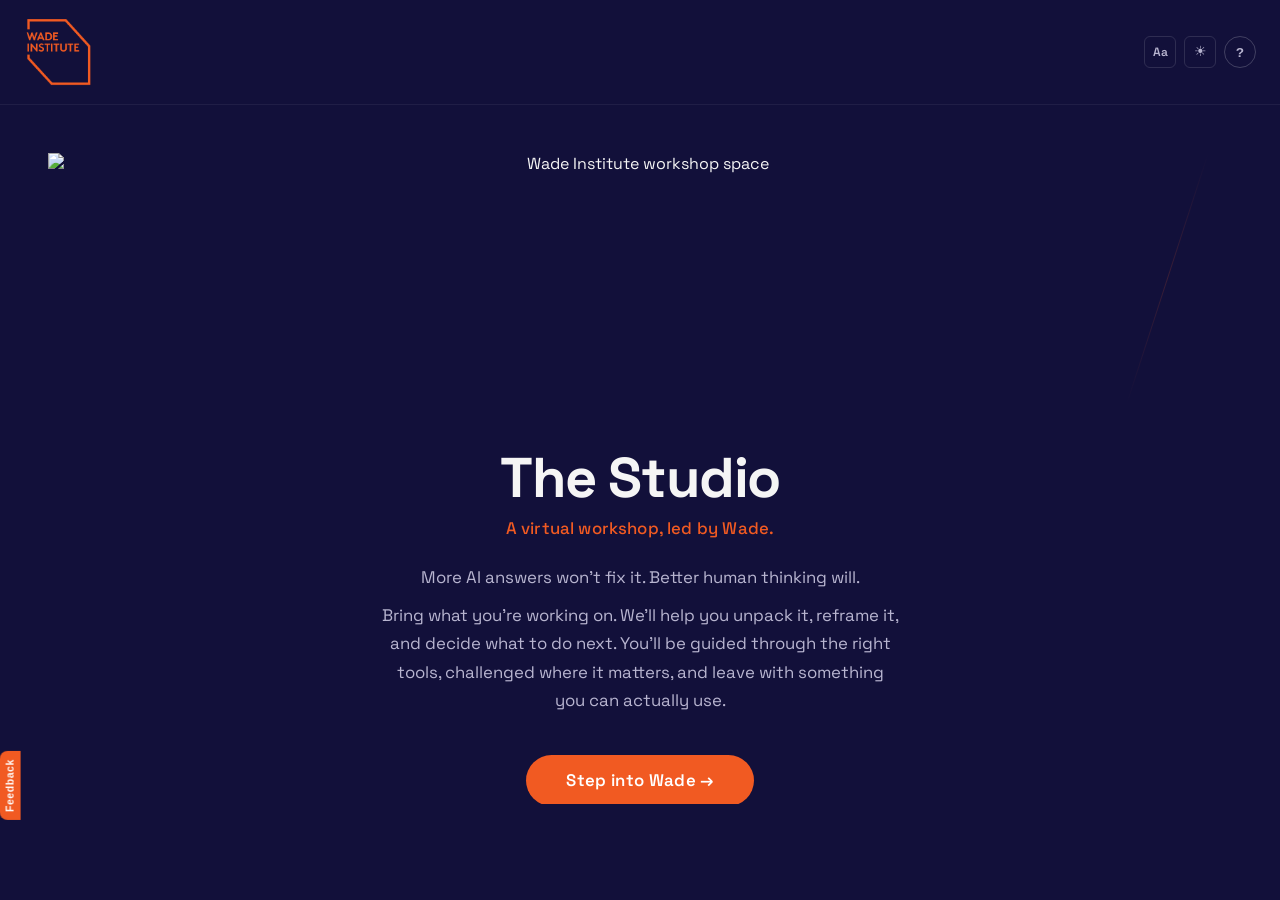
==== index.html @ 3ec7954b "Clean up end-of-session UX + board population for all exercises End-of-session flow: - Hide input ba" ====
<!DOCTYPE html>
<html lang="en">
<head>
    <meta charset="UTF-8">
    <meta name="viewport" content="width=device-width, initial-scale=1.0">
    <title>The Studio — A Virtual Workshop, Led by Wade</title>
    <link rel="preconnect" href="https://fonts.googleapis.com">
    <link rel="preconnect" href="https://fonts.googleapis.com" crossorigin>
    <link rel="preconnect" href="https://fonts.gstatic.com" crossorigin>
    <link href="https://fonts.googleapis.com/css2?family=Space+Grotesk:wght@300;400;500;600;700&family=Space+Mono:wght@400;700&display=swap" rel="stylesheet">
    <link rel="preload" href="fonts/GT-Walsheim-Regular.woff" as="font" type="font/woff" crossorigin>
    <link rel="preload" href="banner.webp" as="image" type="image/webp">
    <link rel="stylesheet" href="styles.css">
</head>
<body>

<div class="app-shell">

    <header class="header">
        <img class="logo" src="logo.png" alt="Wade Institute">
        <div class="header-controls">
            <div class="text-size-control" id="textSizeControl">
                <button class="text-size-btn" id="textSizeToggle" title="Adjust text size">Aa</button>
                <div class="text-size-picker hidden" id="textSizePicker">
                    <button class="text-size-option" data-size="small">A<span class="text-size-label">Small</span></button>
                    <button class="text-size-option active" data-size="medium">A<span class="text-size-label">Medium</span></button>
                    <button class="text-size-option" data-size="large">A<span class="text-size-label">Large</span></button>
                </div>
            </div>
            <button class="theme-toggle" id="themeToggle" title="Toggle light/dark mode" aria-label="Toggle light/dark mode">
                <span class="theme-icon">☀</span>
            </button>
            <button class="tour-help-btn" id="tourHelpBtn" title="Take a tour">?</button>
            <button class="header-save-btn hidden" id="saveSessionBtn" title="Save session">
                <svg width="14" height="14" viewBox="0 0 24 24" fill="none" stroke="currentColor" stroke-width="2"><path d="M19 21H5a2 2 0 0 1-2-2V5a2 2 0 0 1 2-2h11l5 5v11a2 2 0 0 1-2 2z"/><polyline points="17 21 17 13 7 13 7 21"/><polyline points="7 3 7 8 15 8"/></svg>
            </button>
        </div>
    </header>

    <!-- Active session bar (hidden until an exercise is selected) -->
    <div class="session-bar hidden" id="sessionBar">
        <!-- JS state refs — not displayed -->
        <span class="js-state" id="sessionMode"></span>
        <span class="js-state" id="sessionExercise"></span>
        <button class="js-state" id="toolPickerBtn" disabled></button>
        <!-- Session breadcrumb with dropdown -->
        <div class="session-breadcrumb" id="sessionBreadcrumb">
            <span class="breadcrumb-stage" id="breadcrumbStage">CLARIFY</span>
            <span class="breadcrumb-arrow">→</span>
            <button class="breadcrumb-tool" id="breadcrumbTool">Five Whys <svg class="breadcrumb-chevron" width="10" height="10" viewBox="0 0 24 24" fill="none" stroke="currentColor" stroke-width="3"><polyline points="6 9 12 15 18 9"/></svg></button>
            <div class="breadcrumb-dropdown hidden" id="breadcrumbDropdown">
                <div class="breadcrumb-dropdown-inner" id="breadcrumbDropdownInner"></div>
                <a class="breadcrumb-toolbox-link" href="toolbox.html" target="_blank" rel="noopener">Explore all tools →</a>
            </div>
        </div>
        <!-- Hidden legacy elements for compatibility -->
        <div class="stage-progress hidden" id="stageProgress">
            <div class="tool-picker-menu hidden" id="toolPickerMenu"></div>
        </div>
        <span class="phase-indicator" id="phaseIndicator"></span>
        <div class="progress-indicator hidden" id="progressIndicator"></div>
        <button class="board-toggle" id="boardToggle" title="Workshop Board">
            <svg width="16" height="16" viewBox="0 0 24 24" fill="none" stroke="currentColor" stroke-width="2"><rect x="3" y="3" width="7" height="7"/><rect x="14" y="3" width="7" height="7"/><rect x="3" y="14" width="7" height="7"/><rect x="14" y="14" width="7" height="7"/></svg>
            <span class="board-count hidden" id="boardCount">0</span>
        </button>
        <button class="session-close" id="sessionClose" title="Back to menu">✕</button>
    </div>

    <!-- Save Session Modal -->
    <div class="save-modal-overlay hidden" id="saveModalOverlay">
        <div class="save-modal">
            <button class="save-modal-close" id="saveModalClose">✕</button>
            <h3>Save your session</h3>
            <p>We'll email you a link to pick up exactly where you left off.</p>
            <input type="email" class="save-modal-email" id="saveModalEmail" placeholder="your@email.com" autocomplete="email">
            <button class="save-modal-submit" id="saveModalSubmit">Send link</button>
            <p class="save-modal-status hidden" id="saveModalStatus"></p>
        </div>
    </div>

    <!-- Parking Lot slide-out panel -->
    <div class="parking-lot-panel hidden" id="parkingLotPanel">
        <div class="parking-lot-header">
            <h3>Parking Lot</h3>
            <button class="parking-lot-close" id="parkingLotClose">✕</button>
        </div>
        <p class="parking-lot-desc">Ideas worth revisiting later.</p>
        <div class="parking-lot-items" id="parkingLotItems"></div>
        <button class="parking-lot-add" id="parkingLotAdd">+ Add an idea</button>
    </div>

    <main class="chat-area" id="chatArea">
      <div class="workshop-layout" id="workshopLayout">
        <div class="chat-pane" id="chatPane">
        <div class="welcome" id="welcome">
            <div class="welcome-hero">
                <picture>
                    <source type="image/webp" srcset="banner-sm.webp 640w, banner-md.webp 1024w, banner.webp 1920w" sizes="100vw">
                    <img src="banner.jpg" alt="Wade Institute workshop space" class="welcome-hero-img" width="1920" height="1280" loading="eager" fetchpriority="high">
                </picture>
            </div>
            <h1 class="welcome-title">The Studio</h1>
            <p class="welcome-sub">A virtual workshop, led by Wade.</p>
            <p class="welcome-tagline">More AI answers won't fix it. Better human thinking will.</p>
            <p class="welcome-tagline">Bring what you're working on. We'll help you unpack it, reframe it, and decide what to do next. You'll be guided through the right tools, challenged where it matters, and leave with something you can actually use.</p>

            <button class="enter-studio-btn" id="enterStudioBtn">Step into Wade →</button>

            <!-- Resume pill (shown below Enter button if a saved session exists) -->
            <div class="resume-banner hidden" id="resumeBanner">
                <span class="resume-text"><strong id="resumeLabel"></strong></span>
                <button class="resume-btn" id="resumeBtn">Continue →</button>
                <button class="resume-dismiss" id="resumeDismiss">✕</button>
            </div>
        </div>
        <!-- Pitch Preview Card (hidden until elevator-pitch exercise starts) -->
        <div class="pitch-preview hidden" id="pitchPreview">
            <div class="pitch-preview-header">
                <span>Your pitch</span>
                <div class="pitch-progress-dots">
                    <span class="pitch-progress-dot" title="Customer"></span>
                    <span class="pitch-progress-dot" title="Problem"></span>
                    <span class="pitch-progress-dot" title="Solution"></span>
                    <span class="pitch-progress-dot" title="Benefit"></span>
                    <span class="pitch-progress-dot" title="Differentiator"></span>
                </div>
                <button class="pitch-preview-toggle" id="pitchPreviewToggle">-</button>
            </div>
            <p class="pitch-preview-text" id="pitchPreviewText">
                For <span class="pitch-slot" data-slot="customer">___</span>
                who <span class="pitch-slot" data-slot="problem">___</span>,
                <span class="pitch-slot" data-slot="solution">___</span>
                that <span class="pitch-slot" data-slot="benefit">___</span>.
                Unlike the alternatives, we <span class="pitch-slot" data-slot="differentiator">___</span>.
            </p>
        </div>

        <div class="messages" id="messages"></div>

        <!-- Report card (shown after lead capture) -->
        <div class="report-card hidden" id="reportCard">
            <div class="report-header">
                <button class="report-new-session" id="reportNewSessionBtn">← New session</button>
                <img class="report-logo-top" src="logo.png" alt="Wade Institute of Entrepreneurship">
                <div class="report-meta" id="reportMeta">Workshop Output</div>
            </div>
            <div class="report-actions-top">
                <button class="report-action-btn" id="reportCopyAllBtn" title="Copy all text">Copy all</button>
                <button class="report-action-btn" id="reportDownloadBtn">Save as PDF</button>
                <div class="report-share-dropdown">
                    <button class="report-action-btn" id="reportShareToggle">Share ▾</button>
                    <div class="report-share-menu hidden" id="reportShareMenu">
                        <button class="report-share-option" id="reportShareBtn">Share link</button>
                        <button class="report-share-option" id="reportLinkedInBtn">Copy for LinkedIn</button>
                        <button class="report-share-option" id="reportSubstackBtn">Copy for Substack</button>
                        <button class="report-share-option" id="reportEmailBtn">Email me a copy</button>
                    </div>
                </div>
            </div>
            <div class="report-content" id="reportContent"></div>
            <div class="report-footer">
                <span class="report-footer-line">Generated by Wade Studio · Wade Institute of Entrepreneurship · <a href="https://wadeinstitute.org.au" target="_blank" rel="noopener">wadeinstitute.org.au</a></span>
                <span class="report-footer-contact">Want to go deeper? <a href="mailto:enquiries@wadeinstitute.org.au">enquiries@wadeinstitute.org.au</a> · <a href="/privacy.html" style="color:var(--text-dim)">Privacy</a></span>
            </div>
        </div>

        <!-- Inline unlock form (appears below report preview) -->
        <div class="report-unlock hidden" id="reportUnlock">
            <p class="report-unlock-sub">Enter your details to unlock your full report. Wade Institute will use this information to send you a copy of your report and, where relevant, share information about programs and events that match your challenge. Your details won't be shared with third parties or used for unrelated marketing.</p>
            <form class="lead-form" id="unlockForm">
                <input type="text" class="lead-input" id="unlockName" placeholder="Name" required>
                <input type="email" class="lead-input" id="unlockEmail" placeholder="Email" required>
                <input type="text" class="lead-input" id="unlockCompany" placeholder="Company / Organisation">
                <input type="text" class="lead-input" id="unlockRole" placeholder="Role">
                <button type="submit" class="lead-submit" id="unlockSubmit">Unlock my report →</button>
            </form>
        </div>

        <!-- Routing back to tools (shown after WAiDE's tool suggestion) -->
        <div class="routing-back hidden" id="routingBack">
            <button class="routing-back-btn" id="routingBackBtn">← Back to tools</button>
        </div>

        </div><!-- /chat-pane -->

        <!-- Workshop Board -->
        <div class="board-pane hidden" id="boardPane">
            <div class="board-header">
                <h3 class="board-title">Workshop Board</h3>
                <button class="board-add-card-btn" id="boardAddCard">+ Add card</button>
                <button class="board-maximise-btn" id="boardMaxBtn" title="Maximise board">⛶</button>
                <button class="board-close-btn" id="boardCloseBtn" title="Close board">✕</button>
            </div>
            <div class="board-zones" id="boardZones">
                <div class="board-zone" data-zone="insights">
                    <div class="zone-header"><span class="zone-name">Key Insights</span><span class="zone-count" data-zone="insights">0</span></div>
                    <div class="zone-cards" data-zone="insights"></div>
                    <div class="zone-empty">No insights yet — keep digging</div>
                </div>
                <div class="board-zone" data-zone="ideas">
                    <div class="zone-header"><span class="zone-name">Ideas</span><span class="zone-count" data-zone="ideas">0</span></div>
                    <div class="zone-cards" data-zone="ideas"></div>
                    <div class="zone-empty">Ideas will land here</div>
                </div>
                <div class="board-zone" data-zone="parking">
                    <div class="zone-header"><span class="zone-name">Parking Lot</span><span class="zone-count" data-zone="parking">0</span></div>
                    <div class="zone-cards" data-zone="parking"></div>
                    <div class="zone-empty">Park tangential ideas here</div>
                </div>
                <div class="board-zone" data-zone="actions">
                    <div class="zone-header"><span class="zone-name">Actions</span><span class="zone-count" data-zone="actions">0</span></div>
                    <div class="zone-cards" data-zone="actions"></div>
                    <div class="zone-empty">Concrete next steps go here</div>
                </div>
            </div>
        </div><!-- /board-pane -->

      </div><!-- /workshop-layout -->
    </main>

    <!-- Lead capture modal overlay -->
    <div class="lead-modal-overlay hidden" id="leadModal">
        <div class="lead-modal">
            <h2 class="lead-modal-title">Your Studio Session report is ready</h2>
            <p class="lead-modal-sub">Enter your details to receive your report. A copy will also be shared with the Wade Institute team.</p>
            <form class="lead-form" id="leadForm">
                <input type="text" class="lead-input" id="leadName" placeholder="Name" required>
                <input type="email" class="lead-input" id="leadEmail" placeholder="Email" required>
                <input type="text" class="lead-input" id="leadCompany" placeholder="Company / Organisation">
                <input type="text" class="lead-input" id="leadRole" placeholder="Role">
                <button type="submit" class="lead-submit" id="leadSubmit">Send me the report</button>
            </form>
        </div>
    </div>



    <!-- Universal site footer — below prompt bar, scroll to reach -->
    <div class="site-footer" id="wadeCta">
        <div class="site-footer-inner">
            <div class="site-footer-brand">
                <img class="site-footer-icon" src="wade-icon.png" alt="Wade Institute">
                <span class="site-footer-orgname">Wade Institute of Entrepreneurship</span>
            </div>
            <div class="site-footer-body">
                <p class="site-footer-heading">Talk to the Wade team</p>
                <p class="site-footer-text">Interested in talking to a member of the Wade team about your innovation challenge?</p>
                <div class="site-footer-contacts">
                    <a class="site-footer-link" href="mailto:enquiries@wadeinstitute.org.au">enquiries@wadeinstitute.org.au</a>
                    <a class="site-footer-link" href="tel:+61393441100">+61 3 9344 1100</a>
                </div>
            </div>
            <div class="site-footer-cta-wrap">
                <a class="site-footer-cta" href="https://wadeinstitute.org.au/start/" target="_blank" rel="noopener noreferrer">Explore Wade Programs →</a>
            </div>
        </div>
        <div class="site-footer-legal">
            <a href="/privacy.html">Privacy</a>
        </div>
    </div>

</div><!-- /app-shell -->

    <!-- Prompt bar — fixed at viewport bottom, always accessible -->
    <footer class="input-area">
        <form class="input-form" id="inputForm">
            <textarea class="input-field" id="inputField" placeholder="Tell me about your challenge..." rows="1"></textarea>
            <div class="input-btns">
                <button class="mic-btn" type="button" id="micBtn" title="Voice input" aria-label="Voice input">
                    <svg width="18" height="18" viewBox="0 0 24 24" fill="none" stroke="currentColor" stroke-width="2" stroke-linecap="round" stroke-linejoin="round">
                        <path d="M12 1a3 3 0 0 0-3 3v8a3 3 0 0 0 6 0V4a3 3 0 0 0-3-3z"></path>
                        <path d="M19 10v2a7 7 0 0 1-14 0v-2"></path>
                        <line x1="12" y1="19" x2="12" y2="23"></line>
                        <line x1="8" y1="23" x2="16" y2="23"></line>
                    </svg>
                </button>
                <button class="send-btn" type="submit" id="sendBtn">
                    <svg width="20" height="20" viewBox="0 0 24 24" fill="none" stroke="currentColor" stroke-width="2" stroke-linecap="round" stroke-linejoin="round">
                        <line x1="22" y1="2" x2="11" y2="13"></line>
                        <polygon points="22 2 15 22 11 13 2 9 22 2"></polygon>
                    </svg>
                </button>
            </div>
        </form>
        <p class="input-disclaimer">Wade Institute of Entrepreneurship · 2026 · Powered by Claude AI · Your thinking, always. · <a href="/privacy.html" style="color:inherit;text-decoration:underline;text-decoration-color:rgba(255,255,255,0.2)">Privacy</a></p>
        <div class="input-hint">
            <span>
                <a class="mode-label" id="modeLabel" href="toolbox.html" target="_blank" rel="noopener">Wade Innovation Toolbox · </a>
                <a class="privacy-link" id="privacyLink" href="/privacy.html" target="_blank" rel="noopener">Privacy</a>
            </span>
            <div class="input-hint-actions">
                <div class="report-cta hidden" id="reportCta">
                    <button class="report-cta-btn" id="reportCtaBtn">Workshop your thinking to build your report</button>
                </div>
            </div>
        </div>
    </footer>

    <!-- Tour overlay -->
    <div class="tour-overlay hidden" id="tourOverlay">
        <div class="tour-spotlight" id="tourSpotlight"></div>
        <div class="tour-tooltip" id="tourTooltip">
            <p class="tour-text" id="tourText"></p>
            <div class="tour-nav">
                <span class="tour-step-count" id="tourStepCount"></span>
                <div class="tour-btns">
                    <button class="tour-skip" id="tourSkip">Skip</button>
                    <button class="tour-next" id="tourNext">Next →</button>
                </div>
            </div>
        </div>
    </div>

    <!-- Feedback widget -->
    <button class="feedback-tab" id="feedbackTab">Feedback</button>
    <div class="feedback-panel hidden" id="feedbackPanel">
        <div class="feedback-header">
            <span>How was your experience?</span>
            <button class="feedback-close" id="feedbackClose">&times;</button>
        </div>
        <p class="feedback-beta">The Studio is in beta. Help us make it amazing by sharing your experience.</p>
        <div class="feedback-rating" id="feedbackRating">
            <button class="feedback-star" data-rating="1">1</button>
            <button class="feedback-star" data-rating="2">2</button>
            <button class="feedback-star" data-rating="3">3</button>
            <button class="feedback-star" data-rating="4">4</button>
            <button class="feedback-star" data-rating="5">5</button>
        </div>
        <div class="feedback-rating-labels">
            <span>Not great</span>
            <span>Loved it</span>
        </div>
        <textarea class="feedback-input" id="feedbackInput" placeholder="Tell us more... what worked, what didn't, what you'd change." rows="3"></textarea>
        <button class="feedback-submit" id="feedbackSubmit">Send feedback</button>
    </div>

    <script src="app.js?v=90"></script>
</body>
</html>
---- styles.css ----
@font-face {
    font-family: 'GT Walsheim';
    src: url('fonts/GT-Walsheim-Regular.woff') format('woff'),
         url('fonts/GT-Walsheim-Regular.ttf') format('truetype'),
         url('fonts/GT-Walsheim-Regular.otf') format('opentype');
    font-weight: 400;
    font-style: normal;
    font-display: swap;
}

*, *::before, *::after {
    margin: 0;
    padding: 0;
    box-sizing: border-box;
}

:root {
    --bg: #12103a;
    --bg-light: #1a1750;
    --text: #f5f5f5;
    --text-dim: #b8b5d0;
    --text-muted: #6e6a8a;
    --orange: #F15A22;
    --pink: #ED3694;
    --teal: #27BDBE;
    --yellow: #E4E517;
    --font: 'GT Walsheim', 'Space Grotesk', sans-serif;
    --mono: 'GT Walsheim', sans-serif;
}

html { font-size: 16px; overflow-x: hidden; }

body {
    background: var(--bg);
    color: var(--text);
    font-family: var(--font);
    min-height: 100vh;
    overflow-y: auto;
    overflow-x: hidden;
}

/* App shell holds the full-height chat experience */
.app-shell {
    height: 100vh;
    display: flex;
    flex-direction: column;
    overflow: hidden;
}

/* === HEADER === */
.header {
    padding: 1rem 1.5rem;
    border-bottom: 1px solid rgba(255,255,255,0.06);
    display: flex;
    align-items: center;
    justify-content: space-between;
    flex-shrink: 0;
}

.logo {
    height: 72px;
    width: auto;
    transition: filter 0.6s ease;
}
@media (max-width: 640px) {
    .logo { height: 48px; }
}

/* Logo shifts to exact brand colours per active stage.
   Brand palette: Orange #F15A22 · Pink #ED3694 · Teal #27BDBE · Yellow #E4E517 */
/* Logo stays orange — no colour shifting per stage */

/* === SESSION BAR (shown during active exercise) === */
.session-bar {
    display: flex;
    align-items: center;
    gap: 0.5rem;
    padding: 0.5rem 1.5rem;
    border-bottom: 1px solid rgba(255,255,255,0.06);
    flex-shrink: 0;
    animation: fadeIn 0.2s ease;
}

.session-bar.hidden { display: none; }
.js-state { display: none; }

/* === STAGE COLOUR SYSTEM — applies everywhere when data-mode is set === */
/* CSS custom property for current stage colour — set via JS or cascade */
body[data-mode="reframe"]   { --stage-color: var(--orange); }
body[data-mode="ideate"]    { --stage-color: var(--pink); }
body[data-mode="debate"]    { --stage-color: var(--teal); }
body[data-mode="framework"] { --stage-color: var(--yellow); }
body[data-mode="routing"]   { --stage-color: var(--orange); }

/* Logo — swap wordmark per stage (JS sets src, no filters needed) */

/* Session bar bottom border */
body[data-mode] .session-bar { border-bottom-color: var(--stage-color); border-bottom-width: 2px; }

/* Session label exercise name */
body[data-mode] .session-label-exercise { color: var(--stage-color); }

/* Input field focus glow */
body[data-mode] .input-field:focus { box-shadow: 0 0 0 3px color-mix(in srgb, var(--stage-color) 12%, transparent); border-color: color-mix(in srgb, var(--stage-color) 40%, transparent); }

/* Send button */
body[data-mode] .send-btn { background: var(--stage-color); }

/* Report CTA button */
body[data-mode] .report-cta-btn { color: var(--stage-color); border-color: var(--stage-color); }

/* Board toggle active */
body[data-mode] .board-toggle.active { border-color: var(--stage-color); color: var(--stage-color); }

/* Help me / Challenge me hover */
body[data-mode] .chat-action-btn:hover { border-color: var(--stage-color); color: var(--stage-color); }
body[data-mode] .chat-action-btn.active { border-color: var(--stage-color); color: var(--stage-color); background: color-mix(in srgb, var(--stage-color) 10%, transparent); }

/* Progress bar fill */
body[data-mode] .progress-bar-fill { background: var(--stage-color); }

/* Session action buttons hover */
body[data-mode] .session-action-btn:hover { color: var(--stage-color); }

/* Pitch preview border */
body[data-mode] .pitch-preview { border-color: color-mix(in srgb, var(--stage-color) 20%, transparent); }

/* Board pane — stage colour border and header */
body[data-mode] .board-pane { border-left-color: var(--stage-color); }
body[data-mode] .board-title { color: var(--stage-color); }
body[data-mode] .board-grid-canvas,
body[data-mode] .board-grid-pitch,
body[data-mode] .board-grid-premortem,
body[data-mode] .board-grid-effectuation,
body[data-mode] .board-grid-default { border-color: color-mix(in srgb, var(--stage-color) 20%, transparent); }
body[data-mode] .zone-name { color: var(--stage-color); }
body[data-mode] .board-card { border-left-color: var(--stage-color); }
body[data-mode] .pitch-slot.filled { color: var(--stage-color); border-bottom-color: var(--stage-color); }
body[data-mode] .pitch-progress-dot.filled { background: var(--stage-color); border-color: var(--stage-color); }

/* Session label — replaces stage dots */
.session-label { display: none; } /* replaced by breadcrumb */

/* Session breadcrumb — STAGE → Tool */
.session-breadcrumb {
    flex: 1;
    display: flex;
    align-items: center;
    gap: 0.4rem;
    position: relative;
}
.breadcrumb-stage {
    font-size: 0.7rem;
    font-weight: 700;
    letter-spacing: 0.08em;
    text-transform: uppercase;
    color: var(--stage-color, var(--orange));
}
.breadcrumb-arrow {
    font-size: 0.7rem;
    color: var(--text-muted);
    margin: 0 0.1rem;
}
.breadcrumb-tool {
    font-family: var(--font);
    font-size: 0.85rem;
    font-weight: 600;
    color: var(--stage-color, var(--orange));
    background: none;
    border: none;
    cursor: pointer;
    padding: 0.2rem 0.4rem;
    border-radius: 4px;
    display: flex;
    align-items: center;
    gap: 0.3rem;
    transition: background 0.15s;
}
.breadcrumb-tool:hover {
    background: rgba(255,255,255,0.06);
}
.breadcrumb-chevron {
    transition: transform 0.2s;
}
.breadcrumb-tool.open .breadcrumb-chevron {
    transform: rotate(180deg);
}

/* Dropdown */
.breadcrumb-dropdown {
    position: absolute;
    top: calc(100% + 6px);
    left: 0;
    background: #1e194f;
    border: 1px solid rgba(255,255,255,0.12);
    border-radius: 8px;
    padding: 0.5rem 0;
    min-width: 220px;
    box-shadow: 0 8px 24px rgba(0,0,0,0.5);
    z-index: 200;
    backdrop-filter: blur(12px);
}
.breadcrumb-dropdown.hidden { display: none; }

.breadcrumb-dropdown-section {
    padding: 0.4rem 0.75rem 0.2rem;
    font-size: 0.6rem;
    font-weight: 700;
    letter-spacing: 0.1em;
    text-transform: uppercase;
    color: var(--text-muted);
}
.breadcrumb-dropdown-item {
    display: block;
    width: 100%;
    padding: 0.45rem 0.75rem;
    font-family: var(--font);
    font-size: 0.8rem;
    color: var(--text-dim);
    background: none;
    border: none;
    text-align: left;
    cursor: pointer;
    transition: background 0.12s, color 0.12s;
}
.breadcrumb-dropdown-item:hover {
    background: rgba(255,255,255,0.05);
    color: var(--text);
}
.breadcrumb-dropdown-item.active {
    color: var(--stage-color, var(--orange));
    font-weight: 600;
}
.breadcrumb-toolbox-link {
    display: block;
    padding: 0.5rem 0.75rem 0.4rem;
    font-size: 0.72rem;
    color: var(--text-muted);
    text-decoration: none;
    border-top: 1px solid rgba(255,255,255,0.06);
    margin-top: 0.3rem;
    transition: color 0.15s;
}
.breadcrumb-toolbox-link:hover { color: var(--orange); }

/* Light theme */
html[data-theme="light"] .breadcrumb-dropdown { background: #fff; border-color: rgba(0,0,0,0.1); box-shadow: 0 8px 24px rgba(0,0,0,0.12); }
html[data-theme="light"] .breadcrumb-dropdown-item:hover { background: rgba(0,0,0,0.04); }
html[data-theme="light"] .breadcrumb-toolbox-link { border-top-color: rgba(0,0,0,0.08); }
.mode-label {
    text-decoration: none;
    color: inherit;
}
.mode-label:hover { text-decoration: underline; }

.session-mode {
    font-family: var(--mono);
    font-size: 0.875rem;
    font-weight: 700;
    letter-spacing: 0.08em;
    text-transform: uppercase;
}

.session-sep {
    color: var(--text-muted);
    font-size: 1rem;
}

.session-exercise {
    font-size: 1rem;
    font-weight: 500;
    color: var(--text-dim);
}

.session-close {
    background: none;
    border: 1px solid rgba(255,255,255,0.1);
    color: var(--text-muted);
    font-size: 0.875rem;
    width: 22px;
    height: 22px;
    border-radius: 4px;
    cursor: pointer;
    display: flex;
    align-items: center;
    justify-content: center;
    margin-left: 0.5rem;
    transition: all 0.2s;
    line-height: 1;
}

.session-close:hover {
    border-color: rgba(255,255,255,0.3);
    color: var(--text);
}

/* === PHASE INDICATOR (session bar) === */

.phase-indicator {
    font-size: 0.65rem;
    font-weight: 600;
    font-family: var(--font);
    padding: 2px 8px;
    border-radius: 10px;
    margin-left: 0.5rem;
    transition: all 0.4s ease;
    white-space: nowrap;
}
.phase-indicator:empty { display: none; }
.phase-diverge {
    background: rgba(255,255,255,0.08);
    color: rgba(255,255,255,0.7);
    border: 1px solid rgba(255,255,255,0.15);
    animation: phasePulse 2s ease-in-out;
}
.phase-converge {
    background: rgba(255,255,255,0.12);
    color: rgba(255,255,255,0.9);
    border: 1px solid rgba(255,255,255,0.25);
    animation: phasePulse 2s ease-in-out;
}
@keyframes phasePulse {
    0% { transform: scale(1); }
    50% { transform: scale(1.05); }
    100% { transform: scale(1); }
}
html[data-theme="light"] .phase-diverge {
    background: rgba(30,25,79,0.05);
    color: rgba(30,25,79,0.6);
    border-color: rgba(30,25,79,0.12);
}
html[data-theme="light"] .phase-converge {
    background: rgba(30,25,79,0.08);
    color: rgba(30,25,79,0.8);
    border-color: rgba(30,25,79,0.2);
}

/* === PROGRESS INDICATOR (session bar) === */

.progress-indicator {
    display: flex;
    align-items: center;
    gap: 6px;
    margin-left: 0.5rem;
    font-family: var(--font);
}
.progress-count {
    font-size: 0.6rem;
    color: var(--text-muted);
    white-space: nowrap;
}
.progress-bar-track {
    width: 40px;
    height: 3px;
    background: rgba(255,255,255,0.1);
    border-radius: 2px;
    overflow: hidden;
}
.progress-bar-fill {
    height: 100%;
    background: var(--orange);
    border-radius: 2px;
    transition: width 0.4s ease;
}
html[data-theme="light"] .progress-bar-track { background: rgba(30,25,79,0.08); }

/* === PHASE TRANSITION DIVIDER (in chat) === */

.phase-transition {
    text-align: center;
    padding: 1rem 0;
    opacity: 0.5;
}
.phase-transition-text {
    font-size: 0.7rem;
    font-family: var(--font);
    font-weight: 600;
    letter-spacing: 0.05em;
    color: var(--text-muted);
    text-transform: uppercase;
}

/* === ACTIVITY BRIEF CARD (exercise start) === */

.activity-brief {
    border-radius: 12px;
    padding: 1.25rem 1.5rem;
    margin-bottom: 1rem;
    background: rgba(255,255,255,0.04);
    border: 1px solid rgba(255,255,255,0.08);
}
.activity-brief-header {
    display: flex;
    justify-content: space-between;
    align-items: center;
    margin-bottom: 0.5rem;
}
.activity-brief-stage {
    font-size: 0.65rem;
    font-weight: 700;
    font-family: var(--font);
    text-transform: uppercase;
    letter-spacing: 0.1em;
    color: var(--orange);
}
[data-mode="ideate"] .activity-brief-stage { color: var(--pink); }
[data-mode="debate"] .activity-brief-stage { color: var(--teal); }
[data-mode="framework"] .activity-brief-stage { color: var(--yellow); }
.activity-brief-time {
    font-size: 0.6rem;
    color: var(--text-muted);
    font-family: var(--font);
}
.activity-brief-name {
    font-size: 1.1rem;
    font-weight: 700;
    margin: 0 0 0.35rem;
    font-family: var(--font);
}
.activity-brief-name a { color: inherit; text-decoration: none; }
.activity-brief-name a:hover { text-decoration: underline; }
.activity-brief-desc {
    font-size: 0.85rem;
    color: var(--text-muted);
    margin: 0 0 0.35rem;
    font-family: var(--font);
}
.activity-brief-arc {
    font-size: 0.8rem;
    color: var(--text);
    opacity: 0.7;
    margin: 0;
    font-style: italic;
    font-family: var(--font);
}
html[data-theme="light"] .activity-brief {
    background: rgba(30,25,79,0.03);
    border-color: rgba(30,25,79,0.08);
}

/* === CELEBRATION EFFECT === */

.celebrate {
    animation: celebrateGlow 2s ease-out;
}
@keyframes celebrateGlow {
    0% { box-shadow: 0 0 0 0 rgba(228,229,23,0.4); }
    30% { box-shadow: 0 0 20px 4px rgba(228,229,23,0.3); }
    100% { box-shadow: 0 0 0 0 rgba(228,229,23,0); }
}

/* === PARKING LOT TOGGLE (session bar) === */

.parking-lot-toggle {
    background: none;
    border: 1px solid rgba(255,255,255,0.1);
    color: var(--text-muted);
    font-size: 0.7rem;
    font-weight: 600;
    width: 22px;
    height: 22px;
    border-radius: 4px;
    cursor: pointer;
    display: flex;
    align-items: center;
    justify-content: center;
    margin-left: 0.5rem;
    transition: all 0.2s;
    position: relative;
    font-family: var(--font);
}
.parking-lot-toggle:hover {
    border-color: rgba(255,255,255,0.3);
    color: var(--text);
}
.parking-lot-count {
    position: absolute;
    top: -5px;
    right: -5px;
    background: var(--orange);
    color: #fff;
    font-size: 0.55rem;
    width: 14px;
    height: 14px;
    border-radius: 50%;
    display: flex;
    align-items: center;
    justify-content: center;
    font-weight: 700;
}

/* === PARKING LOT PANEL === */

.parking-lot-panel {
    position: fixed;
    top: 0;
    right: 0;
    width: 320px;
    max-width: 90vw;
    height: 100vh;
    background: var(--bg);
    border-left: 3px solid var(--orange);
    z-index: 200;
    padding: 1.25rem;
    display: flex;
    flex-direction: column;
    gap: 0.75rem;
    animation: slideInRight 0.2s ease;
    overflow-y: auto;
}
@keyframes slideInRight {
    from { transform: translateX(100%); opacity: 0; }
    to { transform: translateX(0); opacity: 1; }
}
.parking-lot-panel.hidden { display: none; }

.parking-lot-header {
    display: flex;
    justify-content: space-between;
    align-items: center;
}
.parking-lot-header h3 {
    font-size: 1rem;
    font-weight: 600;
    color: var(--text);
    font-family: var(--font);
}
.parking-lot-close {
    background: none;
    border: none;
    color: var(--text-muted);
    font-size: 1rem;
    cursor: pointer;
    padding: 0.25rem;
}
.parking-lot-close:hover { color: var(--text); }

.parking-lot-desc {
    font-size: 0.8rem;
    color: var(--text-muted);
    font-family: var(--font);
}

.parking-lot-items {
    display: flex;
    flex-direction: column;
    gap: 0.5rem;
    flex: 1;
    min-height: 0;
    overflow-y: auto;
}

.parking-lot-item {
    background: var(--bg-light);
    border-radius: 8px;
    padding: 0.65rem 0.75rem;
    position: relative;
}
.parking-lot-item-text {
    font-size: 0.85rem;
    color: var(--text);
    font-family: var(--font);
    padding-right: 1.5rem;
}
.parking-lot-item-from {
    font-size: 0.7rem;
    color: var(--text-muted);
    margin-top: 0.25rem;
    font-family: var(--font);
}
.parking-lot-item-delete {
    position: absolute;
    top: 0.5rem;
    right: 0.5rem;
    background: none;
    border: none;
    color: var(--text-muted);
    font-size: 0.7rem;
    cursor: pointer;
    opacity: 0;
    transition: opacity 0.15s;
}
.parking-lot-item:hover .parking-lot-item-delete { opacity: 1; }
.parking-lot-item-delete:hover { color: var(--text); }

.parking-lot-add {
    background: none;
    border: 1px dashed rgba(255,255,255,0.15);
    color: var(--text-muted);
    font-size: 0.8rem;
    padding: 0.5rem;
    border-radius: 6px;
    cursor: pointer;
    font-family: var(--font);
    transition: all 0.15s;
}
.parking-lot-add:hover {
    border-color: rgba(255,255,255,0.3);
    color: var(--text);
}

.parking-lot-add-input {
    display: flex;
    gap: 0.5rem;
    margin-bottom: 0.25rem;
}
.parking-lot-input {
    flex: 1;
    background: var(--bg-light);
    border: 1px solid rgba(255,255,255,0.15);
    color: var(--text);
    font-size: 0.8rem;
    padding: 0.4rem 0.6rem;
    border-radius: 6px;
    font-family: var(--font);
    outline: none;
}
.parking-lot-input:focus { border-color: var(--orange); }
.parking-lot-input-save {
    background: var(--orange);
    color: #fff;
    border: none;
    padding: 0.4rem 0.75rem;
    border-radius: 6px;
    font-size: 0.75rem;
    cursor: pointer;
    font-family: var(--font);
    font-weight: 600;
}

/* Light theme parking lot */
html[data-theme="light"] .parking-lot-panel { background: #fff; border-left-color: var(--orange); }
html[data-theme="light"] .parking-lot-item { background: #f6f5f5; }
html[data-theme="light"] .parking-lot-input { background: #f6f5f5; border-color: rgba(30,25,79,0.12); color: #1E194F; }
html[data-theme="light"] .parking-lot-toggle { border-color: rgba(30,25,79,0.12); }
html[data-theme="light"] .parking-lot-toggle:hover { border-color: rgba(30,25,79,0.3); }

/* Session bar color handled by stage-step[data-stage] selectors */

/* === STAGE PROGRESS (inline inside session bar) === */

.stage-progress {
    display: flex;
    align-items: center;
    justify-content: center;
    flex: 1;
    gap: 0.2rem;
}

.stage-step {
    display: flex;
    flex-direction: column;
    align-items: center;
    gap: 0.1rem;
    position: relative;
    padding: 0.3rem 0.8rem;
    border-radius: 6px;
    border: 1px solid transparent;
    transition: background 0.2s, border-color 0.2s;
}

/* Dots gone — color is the indicator */
.stage-dot { display: none; }

/* Stage names: bold mono, home-page card-header style */
.stage-name {
    font-family: var(--mono);
    font-size: 0.8125rem;
    font-weight: 700;
    letter-spacing: 0.1em;
    text-transform: uppercase;
    transition: opacity 0.2s;
}

/* Connector lines between steps */
.stage-conn {
    width: 20px;
    height: 1px;
    background: rgba(255,255,255,0.07);
    flex-shrink: 0;
    margin: 0;
}

/* Each stage in its own color, dimmed when inactive */
.stage-step[data-stage="reframe"]   .stage-name { color: var(--orange); opacity: 0.28; }
.stage-step[data-stage="ideate"]    .stage-name { color: var(--pink); opacity: 0.28; }
.stage-step[data-stage="debate"]    .stage-name { color: var(--teal);   opacity: 0.28; }
.stage-step[data-stage="framework"] .stage-name { color: var(--yellow);   opacity: 0.28; }

/* Done (visited) steps: slightly brighter */
.stage-step.done .stage-name { opacity: 0.5; }

/* Active step: full color + subtle card background matching home page cards */
.stage-step.active[data-stage="reframe"],
.stage-step.active[data-stage="ideate"],
.stage-step.active[data-stage="debate"],
.stage-step.active[data-stage="framework"] { background: rgba(241,90,34,0.1); border-color: rgba(241,90,34,0.2); --stage-pulse-color: rgba(241,90,34,0.22); animation: stagePulse 3s ease-in-out infinite; }

.stage-step.active .stage-name { opacity: 1; }

/* All steps open a picker — always pointer, hover tint in stage color */
.stage-step { cursor: pointer; }
.stage-step[data-stage="reframe"]:hover,
.stage-step[data-stage="ideate"]:hover,
.stage-step[data-stage="debate"]:hover,
.stage-step[data-stage="framework"]:hover { background: rgba(241,90,34,0.06); }
.stage-step[data-stage="ideate"]:hover    { background: rgba(236,54,147,0.06); }
.stage-step[data-stage="debate"]:hover    { background: rgba(38,189,190,0.06);  }
.stage-step[data-stage="framework"]:hover { background: rgba(228,229,23,0.06);  }
.stage-step:hover .stage-name { opacity: 0.8; }
.stage-step.active[data-stage="reframe"]:hover   { background: rgba(241,90,34,0.14);   }
.stage-step.active[data-stage="ideate"]:hover    { background: rgba(236,54,147,0.14); }
.stage-step.active[data-stage="debate"]:hover    { background: rgba(38,189,190,0.14);  }
.stage-step.active[data-stage="framework"]:hover { background: rgba(228,229,23,0.14);  }

/* Tool label: matches active stage color */
.stage-tool {
    font-size: 0.7125rem;
    font-family: var(--font);
    white-space: nowrap;
    opacity: 0.45;
    transition: opacity 0.2s;
}
.stage-tool::after { content: ' ▾'; }

.stage-step[data-stage="reframe"]   .stage-tool { color: var(--orange); }
.stage-step[data-stage="ideate"]    .stage-tool { color: var(--pink); }
.stage-step[data-stage="debate"]    .stage-tool { color: var(--teal);   }
.stage-step[data-stage="framework"] .stage-tool { color: var(--yellow);   }

/* Once picker is enabled — active step becomes a clickable trigger */
#stageProgress.tool-enabled .stage-step.active { cursor: pointer; }
#stageProgress.tool-enabled .stage-step.active .stage-tool { opacity: 0.8; }
#stageProgress.tool-enabled .stage-step.active:hover .stage-tool { opacity: 1; }

/* === TOOL PICKER === */
.tool-picker {
    position: relative;
    display: flex;
    align-items: center;
    gap: 0.2rem;
}

.tool-picker-btn {
    background: none;
    border: none;
    color: var(--text-muted);
    font-size: 0.75rem;
    line-height: 1;
    padding: 0 0.1rem;
    cursor: default;
    opacity: 0.4;
    transition: all 0.2s;
}

.tool-picker-btn:not(:disabled) {
    cursor: pointer;
    opacity: 0.7;
}

.tool-picker-btn:not(:disabled):hover {
    opacity: 1;
    color: var(--text);
}

.tool-picker-menu {
    position: absolute;
    top: calc(100% + 8px);
    left: 50%;
    transform: translateX(-50%);
    background: #1c1a54;
    border: 1px solid rgba(255,255,255,0.12);
    border-radius: 8px;
    padding: 0.3rem;
    z-index: 200;
    min-width: 190px;
    box-shadow: 0 8px 28px rgba(0,0,0,0.5);
    animation: pickerOpen 0.15s ease both;
    transform-origin: top center;
}

.tool-picker-menu.hidden { display: none; }

.tool-picker-item {
    display: block;
    width: 100%;
    text-align: left;
    background: none;
    border: none;
    color: var(--text-dim);
    font-family: var(--font);
    font-size: 1.025rem;
    padding: 0.4rem 0.65rem;
    border-radius: 5px;
    cursor: pointer;
    transition: all 0.15s;
}

.tool-picker-item:hover {
    background: rgba(255,255,255,0.07);
    color: var(--text);
}

/* Current tool shown with a subtle indicator */
.tool-picker-current {
    color: var(--text);
    font-weight: 600;
}
.tool-picker-current::after {
    content: ' ·';
    color: var(--text-muted);
    font-weight: 400;
}

/* Divider between tools and "Help me choose" */
.picker-divider {
    height: 1px;
    background: rgba(255,255,255,0.08);
    margin: 0.25rem 0.3rem;
}

/* Help me choose button */
.tool-picker-help {
    color: var(--text-muted);
    font-size: 0.975rem;
}
.tool-picker-help:hover {
    color: var(--text);
    background: rgba(255,255,255,0.05);
}

/* === CHAT AREA === */
.chat-area {
    flex: 1;
    overflow-y: auto;
    overflow-x: hidden;
    padding: 1.5rem;
    padding-bottom: 6rem; /* clearance for fixed prompt bar during sessions */
    position: relative;
}

/* Hide Wade CTA during active session */
body[data-mode] .site-footer,
body.in-session .site-footer,
body[data-mode] #wadeCta,
body.in-session #wadeCta { display: none !important; }

/* No background images on session page — clean dark navy */

/* Ensure chat content sits above the background */
.chat-area > * {
    position: relative;
    z-index: 1;
}

/* Welcome state: input is inline so no extra bottom padding needed */
.chat-area:has(.welcome .input-area) {
    padding-bottom: 1.5rem;
}

/* === RESUME BANNER === */

.resume-banner {
    display: flex;
    align-items: center;
    justify-content: center;
    gap: 0.5rem;
    padding: 0.4rem 0.5rem 0.4rem 0.85rem;
    background: rgba(18, 16, 58, 0.92);
    border: 1px solid rgba(255,255,255,0.12);
    border-radius: 999px;
    backdrop-filter: blur(10px);
    box-shadow: 0 4px 20px rgba(0,0,0,0.35);
    animation: fadeIn 0.3s ease;
    width: fit-content;
    margin: 0.75rem auto 0;
}

.resume-banner.hidden { display: none; }

.resume-text {
    font-size: 0.9375rem;
    color: var(--text-dim);
    white-space: nowrap;
}

.resume-btn {
    background: var(--orange);
    border: none;
    border-radius: 999px;
    color: white;
    font-family: var(--font);
    font-size: 0.9rem;
    font-weight: 600;
    padding: 0.28rem 0.75rem;
    cursor: pointer;
    transition: opacity 0.2s;
    white-space: nowrap;
}

.resume-btn:hover { opacity: 0.85; }

.resume-dismiss {
    background: none;
    border: none;
    color: var(--text-muted);
    font-size: 0.8125rem;
    padding: 0.2rem 0.35rem;
    cursor: pointer;
    transition: color 0.2s;
    line-height: 1;
}

.resume-dismiss:hover { color: var(--text); }

/* === WELCOME === */
.welcome {
    display: flex;
    flex-direction: column;
    align-items: center;
    justify-content: flex-start;
    min-height: auto;
    text-align: center;
    padding: 1.5rem 2rem 2.5rem;
    position: relative;
    overflow: hidden;
}

/* Wade diagonal accent — top-right corner, follows polygon's signature diagonal */
.welcome::after {
    content: '';
    position: absolute;
    top: 0;
    right: 4rem;
    width: 1px;
    height: 35%;
    background: linear-gradient(to bottom, transparent, rgba(241,90,34,0.18), transparent);
    transform: skewX(-18deg);
    pointer-events: none;
}

.welcome.hidden { display: none; }

.welcome-tagline {
    font-size: 0.95rem;
    color: var(--text-dim);
    max-width: 520px;
    line-height: 1.7;
    margin-bottom: 0.6rem;
}
@media (min-width: 641px) {
    .welcome-tagline { font-size: 1.05rem; }
}

.welcome-tagline:last-of-type { margin-bottom: 2.5rem; }

.welcome-tagline-bold {
    font-weight: 600;
    color: var(--text);
    font-size: 1.05rem;
}

/* Enter the Studio CTA */
.enter-studio-btn {
    display: inline-block;
    background: var(--orange);
    color: #fff;
    border: none;
    padding: 0.9rem 2.5rem;
    font-size: 1.05rem;
    font-weight: 600;
    font-family: var(--font);
    border-radius: 999px;
    cursor: pointer;
    letter-spacing: 0.02em;
    transition: background 0.2s, transform 0.15s, box-shadow 0.2s;
    margin-bottom: 1.5rem;
}

.enter-studio-btn:hover {
    background: #d94f1a;
    transform: translateY(-2px);
    box-shadow: 0 6px 24px rgba(241, 90, 34, 0.35);
}

.enter-studio-btn:active {
    transform: translateY(0);
    box-shadow: 0 2px 8px rgba(241, 90, 34, 0.2);
}

/* Welcome hero — full bleed image above text */
.welcome-hero {
    width: calc(100% + 4rem);
    margin-left: -2rem;
    margin-right: -2rem;
    margin-top: -1.5rem;
    margin-bottom: 1.5rem;
    height: 30vh;
    min-height: 180px;
    max-height: 300px;
    overflow: hidden;
    position: relative;
}
.welcome-hero-img {
    width: 100%;
    height: 100%;
    object-fit: cover;
    object-position: center 40%;
    display: block;
}

@media (max-width: 640px) {
    .welcome-hero { width: calc(100% + 1.5rem); margin-left: -0.75rem; margin-right: -0.75rem; margin-top: -0.75rem; margin-bottom: 1rem; height: 25vh; min-height: 140px; max-height: 220px; }
}

.welcome-title {
    font-size: 2.75rem;
    font-weight: 700;
    margin-bottom: 0.5rem;
    color: var(--text);
    letter-spacing: -0.025em;
    line-height: 1.1;
}
@media (min-width: 641px) {
    .welcome-title { font-size: 3.5rem; }
}

.welcome-sub {
    font-size: 1.05rem;
    color: var(--orange);
    font-weight: 500;
    margin-bottom: 1.5rem;
    letter-spacing: 0.01em;
}

.welcome-intro {
    font-size: 1.125rem;
    color: var(--text-dim);
    max-width: 460px;
    line-height: 1.6;
    margin-bottom: 1.5rem;
}

/* === SITUATIONAL GUIDE === */
.welcome-guide {
    display: flex;
    gap: 0.5rem 1.2rem;
    align-items: center;
    flex-wrap: wrap;
    justify-content: center;
    margin-bottom: 2rem;
    font-size: 0.975rem;
    color: var(--text-dim);
}

.guide-item {
    display: flex;
    align-items: center;
    gap: 0.3rem;
}

.guide-signal {
    color: var(--text);
    font-weight: 600;
}

.guide-sep {
    color: var(--text-muted);
}

/* === CARDS HEADING === */
.cards-heading {
    grid-column: 1 / -1;
    width: 100%;
    text-align: center;
    font-size: 0.875rem;
    font-weight: 700;
    letter-spacing: 0.1em;
    text-transform: uppercase;
    color: var(--text);
    margin-top: 2rem;
    margin-bottom: 1rem;
}
.cards-chevron { display: none; }

.cards-sub {
    grid-column: 1 / -1;
    justify-self: center;
    max-width: 660px;
    text-align: center;
    font-size: 0.9rem;
    color: var(--text-dim);
    line-height: 1.5;
    margin: 0 0 1rem;
}
.cards-sub-link {
    font-size: 0.65rem;
    font-weight: 600;
    letter-spacing: 0.08em;
    text-transform: uppercase;
    text-decoration: none;
    color: var(--text-muted);
    opacity: 0.6;
    white-space: nowrap;
    transition: opacity 0.15s ease;
}
.cards-sub-link:hover {
    opacity: 1;
    color: var(--text);
}

/* === WELCOME CARDS === */
.welcome-cards {
    display: grid;
    grid-template-columns: repeat(4, 1fr);
    gap: 1.2rem;
    width: 100%;
    max-width: 1200px;
    margin: 0 auto;
    align-items: start;
}

.welcome-card {
    display: flex;
    flex-direction: column;
    gap: 0.75rem;
    padding: 1.2rem 1.4rem;
    border: 1px solid rgba(255,255,255,0.1);
    border-top: 3px solid rgba(255,255,255,0.08);
    border-radius: 8px;
    transition: border-color 0.25s, box-shadow 0.25s, transform 0.2s ease;
}

/* Stage-coloured top accent borders */
.card-reframe  { border-top-color: var(--orange); }
.card-ideate   { border-top-color: var(--pink); }
.card-debate   { border-top-color: var(--teal); }
.card-framework { border-top-color: var(--yellow); }

.welcome-card:hover {
    border-color: rgba(255,255,255,0.18);
    transform: translateY(-3px);
    box-shadow: 0 8px 32px rgba(0,0,0,0.3);
}

.card-header {
    display: flex;
    flex-direction: column;
    gap: 0.25rem;
    padding-bottom: 0.5rem;
    border-bottom: 1px solid rgba(255,255,255,0.05);
}

.card-mode-name {
    font-family: var(--mono);
    font-size: 0.875rem;
    font-weight: 700;
    letter-spacing: 0.1em;
    text-transform: uppercase;
}

.card-reframe .card-mode-name { color: var(--orange); }
.card-ideate .card-mode-name { color: var(--pink); }
.card-debate .card-mode-name { color: var(--teal); }
.card-framework .card-mode-name { color: var(--yellow); }

.card-mode-desc {
    font-size: 0.9375rem;
    color: var(--text-muted);
    line-height: 1.35;
}

.card-exercises {
    display: flex;
    flex-direction: column;
    gap: 0.4rem;
}

.card-exercise-btn {
    background: rgba(255,255,255,0.03);
    border: 1px solid rgba(255,255,255,0.08);
    font-family: var(--font);
    padding: 0.65rem 0.8rem;
    border-radius: 5px;
    cursor: pointer;
    text-align: left;
    transition: all 0.2s ease;
    transform: translateY(0);
}

.exercise-header {
    display: flex;
    justify-content: space-between;
    align-items: center;
    gap: 0.5rem;
    margin-bottom: 0.3rem;
}

.exercise-name {
    font-size: 1.0375rem;
    font-weight: 600;
    color: var(--text-dim);
    transition: color 0.2s;
}

.exercise-time {
    font-family: var(--mono);
    font-size: 0.6rem;
    color: var(--text-muted);
    background: rgba(255,255,255,0.05);
    padding: 0.1rem 0.4rem;
    border-radius: 3px;
    flex-shrink: 0;
    letter-spacing: 0.03em;
}

.exercise-desc {
    font-size: 0.925rem;
    color: var(--text-muted);
    line-height: 1.45;
    font-weight: 400;
    margin: 0;
    max-height: 0;
    overflow: hidden;
    opacity: 0;
    transition: max-height 0.25s ease, opacity 0.2s ease;
}

.card-exercise-btn:hover {
    border-color: rgba(255,255,255,0.2);
    background: rgba(255,255,255,0.06);
    transform: translateY(-1px);
}

.card-exercise-btn:hover .exercise-desc {
    color: var(--text-dim);
    max-height: 8rem;
    opacity: 1;
}

/* Card-specific hover colors */
.card-reframe .card-exercise-btn:hover {
    border-color: rgba(241, 90, 34, 0.35);
    background: rgba(241, 90, 34, 0.07);
    box-shadow: 0 4px 16px rgba(241,90,34,0.12);
}
.card-reframe .card-exercise-btn:hover .exercise-name { color: var(--orange); }

.card-ideate .card-exercise-btn:hover,
.card-debate .card-exercise-btn:hover,
.card-framework .card-exercise-btn:hover {
    border-color: rgba(241, 90, 34, 0.35);
    background: rgba(241, 90, 34, 0.07);
    box-shadow: 0 4px 16px rgba(241,90,34,0.12);
}
.card-ideate .card-exercise-btn:hover .exercise-name,
.card-debate .card-exercise-btn:hover .exercise-name,
.card-framework .card-exercise-btn:hover .exercise-name { color: var(--orange); }

/* === EXERCISE INTRO CARD === */
.msg-intro {
    align-self: stretch;
    max-width: 100%;
    border-left: 3px solid rgba(255,255,255,0.15);
    padding: 0.7rem 0.9rem;
    font-size: 1rem;
    color: var(--text-muted);
    line-height: 1.55;
    animation: fadeIn 0.3s ease;
    border-bottom: 1px solid rgba(255,255,255,0.04);
    padding-bottom: 0.8rem;
    margin-bottom: 0.3rem;
}

.msg-intro[data-mode="reframe"]   { border-left-color: var(--orange); animation: fadeIn 0.3s ease; }
.msg-intro[data-mode="ideate"]    { border-left-color: var(--pink); animation: fadeIn 0.3s ease; }
.msg-intro[data-mode="debate"]    { border-left-color: var(--teal);   animation: fadeIn 0.3s ease; }
.msg-intro[data-mode="framework"] { border-left-color: var(--yellow);   animation: fadeIn 0.3s ease; }

.msg-intro-label {
    font-family: var(--mono);
    font-size: 0.775rem;
    text-transform: uppercase;
    letter-spacing: 0.1em;
    color: var(--text-muted);
    margin-bottom: 0.3rem;
}

.msg-intro[data-mode="reframe"] .msg-intro-label { color: var(--orange); }
.msg-intro[data-mode="ideate"]  .msg-intro-label { color: var(--pink); }
.msg-intro[data-mode="debate"]  .msg-intro-label { color: var(--teal); }
.msg-intro[data-mode="framework"] .msg-intro-label { color: var(--yellow); }

/* Inline exercise section break — same style but not sticky, with a top separator */
.msg-intro-break {
    align-self: stretch;
    max-width: 100%;
    border-left: 3px solid rgba(255,255,255,0.15);
    padding: 0.7rem 0.9rem;
    font-size: 1rem;
    color: var(--text-muted);
    line-height: 1.55;
    animation: fadeIn 0.3s ease;
    margin-top: 2rem;
    border-top: 1px solid rgba(255,255,255,0.05);
    padding-top: 1.4rem;
    position: relative;
}

/* Wade diamond accent above section breaks */
.msg-intro-break::before {
    content: '◆';
    position: absolute;
    top: -0.7rem;
    left: 50%;
    transform: translateX(-50%);
    font-size: 0.5625rem;
    color: var(--text-muted);
    opacity: 0.35;
    background: var(--bg);
    padding: 0 0.5rem;
}
.msg-intro-break[data-mode="reframe"] { border-left-color: var(--orange); }
.msg-intro-break[data-mode="ideate"]  { border-left-color: var(--pink); }
.msg-intro-break[data-mode="debate"]  { border-left-color: var(--teal); }
.msg-intro-break[data-mode="framework"] { border-left-color: var(--yellow); }
.msg-intro-break[data-mode="reframe"] .msg-intro-label { color: var(--orange); }
.msg-intro-break[data-mode="ideate"]  .msg-intro-label { color: var(--pink); }
.msg-intro-break[data-mode="debate"]  .msg-intro-label { color: var(--teal); }
.msg-intro-break[data-mode="framework"] .msg-intro-label { color: var(--yellow); }

/* === MESSAGES === */
.messages {
    max-width: 800px;
    margin: 0 auto;
    display: flex;
    flex-direction: column;
    gap: 1rem;
    padding-bottom: 180px; /* Space for fixed input bar — generous to prevent messages hiding behind footer */
}

.msg {
    padding: 0.85rem 1.1rem;
    border-radius: 10px;
    font-size: 0.95rem;
    line-height: 1.7;
    max-width: 82%;
    animation: fadeIn 0.25s ease;
}
@media (max-width: 640px) {
    .msg { max-width: 92%; font-size: 0.9rem; padding: 0.75rem 0.9rem; }
}

@keyframes fadeIn {
    from { opacity: 0; transform: translateY(6px); }
    to { opacity: 1; transform: translateY(0); }
}

/* === WADE BRAND ANIMATIONS === */

/* Slow diagonal drift — follows the Wade polygon's signature angle */
@keyframes wadeFloat {
    0%, 100% { transform: translate(0, 0); }
    50%       { transform: translate(6px, -10px); }
}

/* Staggered card entrance */
@keyframes cardReveal {
    from { opacity: 0; transform: translateY(18px); }
    to   { opacity: 1; transform: translateY(0); }
}

/* Active stage step — gentle stage-color pulse */
@keyframes stagePulse {
    0%, 100% { box-shadow: 0 0 0 0 transparent; }
    50%       { box-shadow: 0 0 0 4px var(--stage-pulse-color, rgba(241,90,34,0.2)); }
}

/* Intro card left border shimmer */
@keyframes borderGlow {
    0%, 100% { opacity: 0.5; }
    50%       { opacity: 1; }
}

/* Welcome hero text entrance */
@keyframes heroFloat {
    from { opacity: 0; transform: translateY(12px); }
    to   { opacity: 1; transform: translateY(0); }
}

/* Tool picker open */
@keyframes pickerOpen {
    from { opacity: 0; transform: scale(0.95) translateY(-4px); }
    to   { opacity: 1; transform: scale(1) translateY(0); }
}

.msg-user {
    background: rgba(241, 90, 34, 0.12);
    border: 1px solid rgba(241, 90, 34, 0.2);
    align-self: flex-end;
    color: var(--text);
}

.msg-agent {
    background: rgba(255,255,255,0.04);
    border: 1px solid rgba(255,255,255,0.06);
    align-self: flex-start;
    color: var(--text-dim);
}

/* Markdown inside agent messages */
.msg-agent h2 {
    font-size: 1.25rem;
    font-weight: 600;
    color: var(--text);
    margin: 1rem 0 0.4rem;
}

.msg-agent h2:first-child { margin-top: 0; }

.msg-agent h3 {
    font-size: 1.125rem;
    font-weight: 600;
    color: var(--text);
    margin: 0.8rem 0 0.3rem;
}

.msg-agent strong {
    color: var(--text);
    font-weight: 600;
}

.msg-agent em {
    color: var(--text);
    font-style: italic;
}

.msg-agent ul, .msg-agent ol {
    margin: 0.4rem 0;
    padding-left: 1.3rem;
}

.msg-agent li {
    margin: 0.25rem 0;
}

.msg-agent p {
    margin: 0.4rem 0;
}

.msg-agent p:first-child { margin-top: 0; }
.msg-agent p:last-child { margin-bottom: 0; }

.msg-agent code {
    font-family: var(--mono);
    font-size: 1rem;
    background: rgba(255,255,255,0.06);
    padding: 0.1rem 0.3rem;
    border-radius: 3px;
}
.msg-agent a {
    color: var(--stage-color, var(--orange));
    text-decoration: underline;
    text-underline-offset: 2px;
}
.msg-agent a:hover {
    opacity: 0.8;
}

/* Typing indicator */
.typing {
    display: flex;
    gap: 4px;
    padding: 1rem;
    align-self: flex-start;
}

.typing span {
    width: 6px;
    height: 6px;
    background: var(--text-muted);
    border-radius: 50%;
    animation: bounce 1.2s infinite;
}

.typing span:nth-child(2) { animation-delay: 0.15s; }
.typing span:nth-child(3) { animation-delay: 0.3s; }

@keyframes bounce {
    0%, 60%, 100% { transform: translateY(0); }
    30% { transform: translateY(-6px); }
}

/* === INPUT AREA === */
.input-area {
    padding: 0.75rem 1.5rem 1rem;
    border-top: 1px solid rgba(255,255,255,0.06);
    background: var(--bg);
}

/* Fixed at viewport bottom during sessions (when moved to body by JS) */
body > .input-area {
    position: fixed;
    bottom: 0;
    left: 0;
    right: 0;
    z-index: 200;
    transition: right 0.3s ease;
}
/* Hide disclaimer during sessions to reduce footer height — keeps input compact */
body.in-session > .input-area .input-disclaimer { display: none; }
body.in-session > .input-area .input-hint { margin-top: 0.2rem; }
/* When board is open, input bar shrinks to match chat pane width */
body.board-open > .input-area {
    right: 55%;
}

/* Input embedded inside welcome (home page) — inline, no border, constrained width */
.welcome .input-area {
    position: relative;
    border-top: none;
    padding: 0.25rem 0 1.5rem;
    width: 100%;
    max-width: 580px;
    align-self: center;
}

.input-form {
    max-width: 800px;
    margin: 0 auto;
    display: flex;
    gap: 0.5rem;
    align-items: flex-end;
}

.input-btns {
    display: flex;
    flex-direction: column;
    gap: 0.4rem;
    flex-shrink: 0;
    position: relative;
}

.input-field {
    flex: 1;
    background: var(--bg-light);
    border: 1px solid rgba(255,255,255,0.08);
    border-radius: 10px;
    padding: 0.55rem 1rem;
    color: var(--text);
    font-family: var(--font);
    font-size: 1rem;
    line-height: 1.45;
    resize: none;
    outline: none;
    min-height: 5rem;
    max-height: 160px;
    transition: border-color 0.2s, box-shadow 0.2s;
}
@media (max-width: 640px) {
    .input-field { font-size: 0.95rem; min-height: 3rem; padding: 0.6rem 0.85rem; }
}

.input-field:focus {
    border-color: rgba(255,255,255,0.25);
    box-shadow: 0 0 0 3px rgba(241,90,34,0.07);
    outline: none;
}

/* === PITCH PREVIEW CARD === */
.pitch-preview {
    position: sticky;
    top: 0;
    z-index: 50;
    background: var(--bg);
    border: 1px solid rgba(241,90,34,0.15);
    border-radius: 0 0 10px 10px;
    padding: 1rem 1.25rem;
    margin: 0 auto 1rem;
    max-width: 700px;
    width: 100%;
    box-shadow: 0 4px 12px rgba(0,0,0,0.3);
}
.pitch-preview.hidden { display: none; }
.pitch-preview-header {
    display: flex;
    align-items: center;
    gap: 0.75rem;
    margin-bottom: 0.5rem;
    font-size: 0.75rem;
    font-weight: 600;
    color: var(--orange);
    text-transform: uppercase;
    letter-spacing: 0.05em;
}
.pitch-progress-dots {
    display: flex;
    gap: 0.3rem;
    margin-left: auto;
}
.pitch-progress-dot {
    width: 8px;
    height: 8px;
    border-radius: 50%;
    border: 1.5px solid rgba(255,255,255,0.2);
    background: transparent;
    transition: all 0.3s;
}
.pitch-progress-dot.filled {
    background: var(--orange);
    border-color: var(--orange);
}
.pitch-preview-toggle {
    background: none;
    border: none;
    color: var(--text-muted);
    font-size: 1rem;
    cursor: pointer;
    padding: 0 0.25rem;
}
.pitch-preview-text {
    font-size: 0.95rem;
    line-height: 1.7;
    color: var(--text-dim);
    font-style: normal;
}
.pitch-slot {
    font-style: normal;
    font-weight: 600;
    color: var(--text-muted);
    border-bottom: 1px dashed rgba(255,255,255,0.15);
    padding: 0 0.1rem;
    transition: all 0.3s;
}
.pitch-slot.filled {
    color: var(--orange);
    border-bottom-color: var(--orange);
}
.pitch-preview.collapsed .pitch-preview-text { display: none; }
html[data-theme="light"] .pitch-preview { background: rgba(241,90,34,0.03); border-color: rgba(241,90,34,0.12); }
html[data-theme="light"] .pitch-progress-dot { border-color: rgba(0,0,0,0.15); }
html[data-theme="light"] .pitch-slot { border-bottom-color: rgba(0,0,0,0.1); color: #999; }
html[data-theme="light"] .pitch-slot.filled { color: var(--orange); }

/* === PRE-MORTEM BOARD GRID === */
.board-grid-premortem {
    display: grid;
    grid-template-columns: 1fr 1fr 1fr;
    grid-template-rows: auto auto 1fr;
    gap: 1px;
    overflow-y: auto;
    background: rgba(255,255,255,0.08);
    border: 1px solid rgba(255,255,255,0.08);
    border-radius: 8px;
    flex: 1;
}
.board-grid-premortem .board-zone { min-height: 100px; border-radius: 0; background: var(--bg); }
/* Mitigations spans full bottom row */
.board-grid-premortem .board-zone[data-zone="risk-mitigations"] { grid-column: 1 / -1; }
.board-grid-premortem .zone-name { font-size: 0.8rem; font-weight: 600; text-transform: uppercase; letter-spacing: 0.04em; }
.board-grid-premortem .board-card-text { font-size: 0.85rem; line-height: 1.45; color: #f5f5f5; }
@media (max-width: 1024px) {
    .board-grid-premortem { grid-template-columns: 1fr 1fr; }
    .board-grid-premortem .board-zone[data-zone="risk-mitigations"] { grid-column: 1 / -1; }
}
@media (max-width: 480px) {
    .board-grid-premortem { grid-template-columns: 1fr; }
}

/* === EFFECTUATION BOARD GRID === */
.board-grid-effectuation {
    display: grid;
    grid-template-columns: 1fr 1fr 1fr;
    grid-template-rows: auto auto;
    gap: 1px;
    overflow-y: auto;
    background: rgba(255,255,255,0.08);
    border: 1px solid rgba(255,255,255,0.08);
    border-radius: 8px;
    flex: 1;
}
.board-grid-effectuation .board-zone { min-height: 120px; border-radius: 0; background: var(--bg); }
/* First Move spans full bottom row */
.board-grid-effectuation .board-zone[data-zone="eff-action"] { grid-column: 1 / -1; }
.board-grid-effectuation .zone-name { font-size: 0.8rem; font-weight: 600; text-transform: uppercase; letter-spacing: 0.04em; }
.board-grid-effectuation .board-card-text { font-size: 0.85rem; line-height: 1.45; color: #f5f5f5; }
@media (max-width: 1024px) {
    .board-grid-effectuation { grid-template-columns: 1fr 1fr; }
    .board-grid-effectuation .board-zone[data-zone="eff-action"] { grid-column: 1 / -1; }
}
@media (max-width: 480px) {
    .board-grid-effectuation { grid-template-columns: 1fr; }
}

/* === PITCH BOARD GRID === */
.board-grid-pitch {
    display: grid;
    grid-template-columns: 1fr 1fr 1fr 1fr 1fr;
    grid-template-rows: 1fr;
    gap: 1px;
    overflow-y: auto;
    background: rgba(255,255,255,0.08);
    border: 1px solid rgba(255,255,255,0.08);
    border-radius: 8px;
    flex: 1;
}
.board-grid-pitch .board-zone {
    min-height: 150px;
    border-radius: 0;
    background: var(--bg);
}
.board-grid-pitch .zone-name {
    font-size: 0.8rem;
    font-weight: 600;
    text-transform: uppercase;
    letter-spacing: 0.04em;
}
.board-grid-pitch .board-card-text {
    font-size: 0.85rem;
    line-height: 1.45;
    color: #f5f5f5;
}
@media (max-width: 1024px) {
    .board-grid-pitch {
        grid-template-columns: 1fr 1fr;
        grid-template-rows: auto;
    }
}
@media (max-width: 480px) {
    .board-grid-pitch {
        grid-template-columns: 1fr;
    }
}

/* Focus glow — always orange */
.input-field:focus { box-shadow: 0 0 0 3px rgba(241,90,34,0.12); border-color: rgba(241,90,34,0.4); }

.input-field::placeholder {
    color: var(--text-muted);
}

.send-btn {
    background: var(--orange);
    border: none;
    border-radius: 6px;
    padding: 0.6rem;
    color: white;
    cursor: pointer;
    display: flex;
    align-items: center;
    justify-content: center;
    transition: opacity 0.2s;
    flex-shrink: 0;
}

.send-btn { transition: opacity 0.2s, transform 0.15s ease; }
.send-btn:hover:not(:disabled) { opacity: 1; transform: scale(1.07); }
.send-btn:active:not(:disabled) { transform: scale(0.96); }
.send-btn:disabled { opacity: 0.3; cursor: not-allowed; }

.mic-btn {
    background: transparent;
    border: 1px solid rgba(255,255,255,0.15);
    border-radius: 6px;
    padding: 0.6rem;
    color: var(--text-muted);
    cursor: pointer;
    display: flex;
    align-items: center;
    justify-content: center;
    transition: all 0.2s;
    flex-shrink: 0;
}
.mic-btn:hover { border-color: rgba(255,255,255,0.3); color: var(--text); }
.mic-btn.recording {
    border-color: var(--orange);
    color: var(--orange);
    animation: micPulse 1s ease-in-out infinite;
}
.mic-btn.unsupported { display: none; }

.mic-hint {
    position: absolute;
    bottom: calc(100% + 8px);
    right: 0;
    background: rgba(30,25,79,0.92);
    color: #fff;
    font-size: 0.72rem;
    padding: 0.4rem 0.7rem;
    border-radius: 6px;
    white-space: nowrap;
    pointer-events: none;
    opacity: 0;
    transform: translateY(4px);
    transition: opacity 0.2s, transform 0.2s;
    z-index: 10;
}
.mic-hint.visible { opacity: 1; transform: translateY(0); }
html[data-theme="light"] .mic-hint { background: rgba(30,25,79,0.88); }

@keyframes micPulse {
    0%, 100% { box-shadow: 0 0 0 0 rgba(241,90,34,0); }
    50%       { box-shadow: 0 0 0 5px rgba(241,90,34,0.2); }
}

html[data-theme="light"] .mic-btn { border-color: rgba(30,25,79,0.15); }
html[data-theme="light"] .mic-btn:hover { border-color: rgba(30,25,79,0.3); color: var(--text); }

.input-disclaimer {
    text-align: center;
    font-size: 0.6rem;
    color: var(--text-muted);
    opacity: 0.55;
    margin: 0.4rem auto 0;
    max-width: 600px;
    letter-spacing: 0.02em;
    font-family: var(--mono);
}

.input-hint {
    max-width: 800px;
    margin: 0.4rem auto 0;
    font-size: 0.8125rem;
    color: var(--text-muted);
    font-family: var(--mono);
    display: flex;
    justify-content: space-between;
    align-items: center;
}

.mode-label {
    text-transform: uppercase;
    letter-spacing: 0.08em;
}
.privacy-link {
    color: var(--text-muted);
    text-decoration: underline;
    text-decoration-color: rgba(255,255,255,0.15);
    font-size: 0.75rem;
    letter-spacing: 0.04em;
}
.privacy-link:hover { text-decoration-color: var(--text-dim); }

/* === REPORT CTA (footer) === */
.report-cta { display: contents; }
.report-cta.hidden { display: none; }

.report-cta-btn {
    background: none;
    border: none;
    padding: 0;
    font-family: var(--mono);
    font-size: 0.8125rem;
    font-weight: 700;
    letter-spacing: 0.06em;
    text-transform: uppercase;
    color: var(--orange);
    cursor: pointer;
    transition: opacity 0.4s, color 0.4s;
    white-space: nowrap;
}

.report-cta-btn:hover:not(:disabled) { opacity: 0.7; }

/* Hidden until earned — completely invisible while disabled, fades in when ready */
.report-cta-btn:disabled {
    opacity: 0;
    cursor: default;
    pointer-events: none;
}

/* === UNIVERSAL SITE FOOTER === */
.site-footer {
    margin: 3rem auto 0;
    width: 100%;
    max-width: 860px;
    border-top: 1px solid rgba(255,255,255,0.08);
    padding-bottom: 2rem;
    display: none; /* hidden by default — JS reveals after scroll past CTA */
}
.site-footer.visible {
    display: block;
    animation: fadeSlideUp 0.5s ease forwards;
}
@keyframes fadeSlideUp {
    from { opacity: 0; transform: translateY(20px); }
    to { opacity: 1; transform: translateY(0); }
}


.site-footer-inner {
    display: flex;
    align-items: center;
    gap: 1.25rem;
    padding: 1rem 1rem 1.5rem;
    flex-wrap: wrap;
}

.site-footer-brand {
    display: none; /* Hide the logo block — keep it minimal */
}

.site-footer-icon {
    height: 32px;
    width: auto;
    opacity: 0.85;
}

.site-footer-orgname {
    font-size: 0.6rem;
    letter-spacing: 0.04em;
    color: var(--text-muted);
    text-align: center;
    max-width: 90px;
    line-height: 1.3;
}

.site-footer-body {
    flex: 1;
    min-width: 200px;
}

.site-footer-heading {
    font-size: 0.75rem;
    font-weight: 700;
    letter-spacing: 0.08em;
    text-transform: uppercase;
    color: var(--text);
    margin-bottom: 0.2rem;
}

.site-footer-text {
    font-size: 0.72rem;
    color: var(--text-dim);
    line-height: 1.4;
    margin-bottom: 0.5rem;
}

.site-footer-contacts {
    display: flex;
    flex-wrap: wrap;
    gap: 0.5rem 1.25rem;
}

.site-footer-link {
    font-size: 0.8rem;
    color: var(--text-dim);
    text-decoration: none;
    font-weight: 500;
    transition: color 0.2s;
}

.site-footer-link:hover {
    color: var(--text);
}

.site-footer-cta-wrap {
    flex-shrink: 0;
}

.site-footer-cta {
    display: inline-block;
    background: var(--orange);
    color: #fff;
    font-family: var(--font);
    font-size: 0.72rem;
    font-weight: 700;
    letter-spacing: 0.03em;
    text-decoration: none;
    padding: 0.5rem 1rem;
    border-radius: 6px;
    white-space: nowrap;
    transition: opacity 0.2s;
}

.site-footer-cta:hover {
    opacity: 0.88;
}
.site-footer-legal {
    text-align: center;
    padding: 0.75rem 0;
    font-size: 0.75rem;
}
.site-footer-legal a {
    color: var(--text-muted);
    text-decoration: none;
}
.site-footer-legal a:hover {
    color: var(--text-dim);
    text-decoration: underline;
}

.report-copy-notice {
    font-size: 0.8125rem;
    color: var(--text-muted);
    font-style: italic;
    margin-left: auto;
}

/* === ROUTING INLINE SUGGESTIONS === */

.routing-suggestions {
    display: flex;
    flex-wrap: wrap;
    gap: 0.5rem;
    max-width: 540px;
    margin: 0.75rem 0 0 0;
    animation: fadeIn 0.3s ease;
}

.routing-suggest-btn {
    background: transparent;
    border-radius: 8px;
    padding: 0.5rem 1rem;
    font-family: var(--font);
    font-size: 1.0625rem;
    font-weight: 500;
    cursor: pointer;
    transition: all 0.2s;
    letter-spacing: 0.01em;
}

.routing-suggest-btn.mode-reframe  { border: 1px solid rgba(255,160,50,0.45); color: var(--orange); }
.routing-suggest-btn.mode-reframe:hover  { background: rgba(255,160,50,0.12); border-color: var(--orange); }

.routing-suggest-btn.mode-ideate   { border: 1px solid rgba(236,54,147,0.45); color: var(--pink); }
.routing-suggest-btn.mode-ideate:hover   { background: rgba(236,54,147,0.12); border-color: var(--pink); }

.routing-suggest-btn.mode-debate   { border: 1px solid rgba(0,200,180,0.45); color: var(--teal); }
.routing-suggest-btn.mode-debate:hover   { background: rgba(0,200,180,0.12); border-color: var(--teal); }

.routing-suggest-btn.mode-framework { border: 1px solid rgba(255,100,160,0.45); color: var(--yellow); }
.routing-suggest-btn.mode-framework:hover { background: rgba(255,100,160,0.12); border-color: var(--yellow); }

/* === SWAP TOOL SUGGESTIONS === */

.swap-suggestions {
    max-width: 600px;
    margin: 0.75rem 0 0 0;
    animation: fadeIn 0.3s ease;
}

.swap-transition {
    font-size: 1.0625rem;
    color: var(--text-dim);
    margin-bottom: 0.75rem;
    font-style: italic;
    line-height: 1.5;
}

.swap-tools {
    display: flex;
    gap: 0.75rem;
    flex-wrap: wrap;
}

.swap-suggest-btn {
    flex: 1;
    min-width: 200px;
    background: rgba(255,255,255,0.03);
    border-radius: 10px;
    padding: 0.9rem 1rem;
    cursor: pointer;
    text-align: left;
    transition: all 0.2s;
    font-family: var(--font);
}

.swap-suggest-btn:hover {
    background: rgba(255,255,255,0.07);
}

.swap-suggest-stage {
    display: block;
    font-family: var(--mono);
    font-size: 0.75rem;
    font-weight: 700;
    letter-spacing: 0.07em;
    text-transform: uppercase;
    margin-bottom: 0.3rem;
}

.swap-suggest-name {
    display: block;
    font-weight: 600;
    font-size: 1.125rem;
    margin-bottom: 0.35rem;
}

.swap-suggest-reason {
    display: block;
    font-size: 0.975rem;
    color: var(--text-dim);
    line-height: 1.45;
}

.swap-suggest-btn.mode-reframe  { border: 1px solid rgba(255,160,50,0.35); color: var(--orange); }
.swap-suggest-btn.mode-reframe:hover  { border-color: var(--orange); background: rgba(255,160,50,0.08); }
.swap-suggest-btn.mode-reframe .swap-suggest-stage { color: var(--orange); }

.swap-suggest-btn.mode-ideate,
.swap-suggest-btn.mode-debate,
.swap-suggest-btn.mode-framework { border: 1px solid rgba(241,90,34,0.35); color: var(--orange); }
.swap-suggest-btn.mode-ideate:hover,
.swap-suggest-btn.mode-debate:hover,
.swap-suggest-btn.mode-framework:hover { border-color: var(--orange); background: rgba(241,90,34,0.08); }
.swap-suggest-btn.mode-ideate .swap-suggest-stage,
.swap-suggest-btn.mode-debate .swap-suggest-stage,
.swap-suggest-btn.mode-framework .swap-suggest-stage { color: var(--orange); }

/* === WRAP UP PROMPT === */

.wrap-prompt {
    max-width: 600px;
    margin: 1rem 0 0 0;
    padding: 1rem 1.25rem;
    border: 1px solid rgba(255,255,255,0.08);
    border-radius: 10px;
    background: rgba(255,255,255,0.02);
    animation: fadeIn 0.3s ease;
}

.wrap-prompt-text {
    font-size: 1.0625rem;
    color: var(--text-dim);
    margin: 0 0 0.75rem;
}

.wrap-prompt-actions {
    display: flex;
    gap: 0.6rem;
    flex-wrap: wrap;
}

/* Quick-reply option chips */
.option-chips {
    display: flex;
    flex-wrap: wrap;
    gap: 0.5rem;
    margin: 0.5rem 0 0.75rem 0;
}
.option-chip {
    background: none;
    border: 1px solid rgba(255,255,255,0.18);
    border-radius: 999px;
    color: var(--text-dim);
    font-family: var(--font);
    font-size: 0.875rem;
    font-weight: 500;
    padding: 0.35rem 0.9rem;
    cursor: pointer;
    transition: all 0.18s ease;
    white-space: nowrap;
}
.option-chip:hover {
    border-color: var(--orange);
    color: var(--text);
    background: rgba(239,90,33,0.08);
}
html[data-theme="light"] .option-chip {
    border-color: rgba(30,25,79,0.2);
    color: var(--text-dim);
}
html[data-theme="light"] .option-chip:hover {
    border-color: var(--orange);
    background: rgba(239,90,33,0.06);
}

.wrap-btn {
    background: none;
    border: 1px solid rgba(255,255,255,0.15);
    border-radius: 8px;
    color: var(--text-dim);
    font-family: var(--font);
    font-size: 1.0375rem;
    font-weight: 500;
    padding: 0.5rem 1rem;
    cursor: pointer;
    transition: all 0.2s;
}

.wrap-btn:hover {
    border-color: rgba(255,255,255,0.35);
    color: var(--text);
}

.wrap-btn-report {
    border-color: rgba(241, 90, 34, 0.4);
    color: var(--orange);
}

.wrap-btn-report:hover {
    background: rgba(241, 90, 34, 0.08);
    border-color: var(--orange);
}

/* Thumbs rating inside wrap card */
.wrap-rating {
    display: flex;
    align-items: center;
    gap: 0.5rem;
    margin-bottom: 0.75rem;
}

.wrap-rating-label {
    font-size: 0.975rem;
    color: var(--text-muted);
}

.wrap-rate-btn {
    background: none;
    border: 1px solid rgba(255,255,255,0.1);
    border-radius: 6px;
    font-size: 1.25rem;
    padding: 0.2rem 0.5rem;
    cursor: pointer;
    transition: all 0.2s;
    line-height: 1.4;
}

.wrap-rate-btn:hover,
.wrap-rate-btn.selected { border-color: rgba(255,255,255,0.4); background: rgba(255,255,255,0.08); }

/* === ROUTING BACK === */

.routing-back {
    max-width: 800px;
    margin: 1rem auto 0;
    text-align: center;
    animation: fadeIn 0.3s ease;
}

.routing-back.hidden { display: none; }

.routing-back-btn {
    background: transparent;
    border: 1px solid rgba(255,255,255,0.15);
    border-radius: 8px;
    padding: 0.65rem 1.4rem;
    color: var(--text-dim);
    font-family: var(--font);
    font-size: 1.1rem;
    font-weight: 500;
    cursor: pointer;
    transition: all 0.2s;
    letter-spacing: 0.01em;
}

.routing-back-btn:hover {
    border-color: rgba(255,255,255,0.4);
    color: var(--text);
    background: rgba(255,255,255,0.05);
}

/* === LEAD MODAL === */
.lead-modal-overlay {
    position: fixed;
    inset: 0;
    background: rgba(10, 8, 30, 0.85);
    backdrop-filter: blur(4px);
    display: flex;
    align-items: center;
    justify-content: center;
    z-index: 100;
    animation: fadeIn 0.25s ease;
}

.lead-modal-overlay.hidden { display: none; }

.lead-modal {
    background: var(--bg-light);
    border: 1px solid rgba(255,255,255,0.1);
    border-radius: 12px;
    padding: 2rem;
    max-width: 400px;
    width: 90%;
    animation: slideUp 0.3s ease;
}

@keyframes slideUp {
    from { opacity: 0; transform: translateY(20px); }
    to { opacity: 1; transform: translateY(0); }
}

.lead-modal-title {
    font-size: 1.625rem;
    font-weight: 600;
    color: var(--text);
    margin-bottom: 0.4rem;
}

.lead-modal-sub {
    font-size: 1.0625rem;
    color: var(--text-dim);
    line-height: 1.5;
    margin-bottom: 1.5rem;
}

.lead-form {
    display: flex;
    flex-direction: column;
    gap: 0.6rem;
}

.lead-input {
    background: var(--bg);
    border: 1px solid rgba(255,255,255,0.12);
    border-radius: 6px;
    padding: 0.6rem 0.8rem;
    color: var(--text);
    font-family: var(--font);
    font-size: 1.0625rem;
    outline: none;
    transition: border-color 0.2s;
}

.lead-input:focus {
    border-color: rgba(255,255,255,0.3);
}

.lead-input::placeholder {
    color: var(--text-muted);
}

.lead-submit {
    background: var(--orange);
    border: none;
    border-radius: 6px;
    padding: 0.7rem;
    color: white;
    font-family: var(--font);
    font-size: 1.125rem;
    font-weight: 600;
    cursor: pointer;
    margin-top: 0.3rem;
    transition: opacity 0.2s;
}

.lead-submit:hover { opacity: 0.85; }
.lead-submit:disabled { opacity: 0.5; cursor: not-allowed; }

.lead-disclaimer {
    font-size: 0.875rem;
    color: var(--text-muted);
    text-align: center;
    margin-top: 1rem;
    line-height: 1.4;
}

/* === REPORT CARD === */
.report-card {
    max-width: 680px;
    margin: 1.5rem auto 0;
    background: rgba(255,255,255,0.03);
    border: 1px solid rgba(241, 90, 34, 0.2);
    border-radius: 10px;
    padding: 2rem;
    animation: fadeIn 0.3s ease;
}
.report-actions-top {
    display: flex; gap: 0.5rem; align-items: center;
    margin-bottom: 1.5rem; padding-bottom: 1rem;
    border-bottom: 1px solid rgba(255,255,255,0.06);
}
.report-share-dropdown { position: relative; }
.report-share-menu {
    position: absolute; top: 100%; right: 0; margin-top: 4px;
    background: var(--bg-light, #1a1750); border: 1px solid rgba(255,255,255,0.12);
    border-radius: 8px; padding: 0.25rem 0; min-width: 180px; z-index: 100;
    box-shadow: 0 4px 16px rgba(0,0,0,0.3);
}
.report-share-option {
    display: block; width: 100%; text-align: left;
    background: none; border: none; color: var(--text-dim);
    padding: 0.5rem 0.75rem; font-size: 0.8rem; cursor: pointer;
}
.report-share-option:hover { background: rgba(255,255,255,0.06); color: var(--text); }
.report-new-session {
    background: none; border: none; color: var(--text-dim);
    font-size: 0.8rem; cursor: pointer; padding: 0;
    margin-bottom: 0.75rem;
}
.report-new-session:hover { color: var(--text); }
.report-footer-line { font-size: 0.75rem; color: var(--text-dim); }
.report-footer-line a { color: var(--text-dim); }
.report-footer-contact { font-size: 0.75rem; color: var(--text-dim); margin-top: 0.25rem; }
.report-footer-contact a { color: var(--orange); }

.report-card.hidden { display: none; }

/* Preview state — fade out after 280px */
.report-card.report-preview {
    border-radius: 10px 10px 0 0;
    border-bottom: none;
}

.report-card.report-preview .report-content {
    max-height: 280px;
    overflow: hidden;
    mask-image: linear-gradient(to bottom, black 60%, transparent 100%);
    -webkit-mask-image: linear-gradient(to bottom, black 60%, transparent 100%);
}

/* === REPORT UNLOCK PANEL === */
.report-unlock {
    max-width: 800px;
    margin: 0 auto;
    background: rgba(255,255,255,0.03);
    border: 1px solid rgba(241, 90, 34, 0.2);
    border-top: none;
    border-radius: 0 0 10px 10px;
    padding: 1.5rem;
    animation: fadeIn 0.3s ease;
}

.report-unlock.hidden { display: none; }

.report-unlock-sub {
    font-size: 1.0625rem;
    color: var(--text-dim);
    margin-bottom: 1rem;
    line-height: 1.5;
    text-align: center;
}

.report-content {
    font-size: 1.125rem;
    line-height: 1.7;
    color: var(--text-dim);
}

.report-content h2 {
    font-size: 1.375rem;
    font-weight: 600;
    color: var(--orange);
    margin: 1.2rem 0 0.5rem;
}

.report-content h2:first-child { margin-top: 0; }

.report-content h3 {
    font-size: 1.1875rem;
    font-weight: 600;
    color: var(--text);
    margin: 2.5rem 0 0.5rem;
}
.report-content h3:first-child { margin-top: 0; }
.report-content blockquote {
    border-left: 3px solid var(--orange);
    padding: 0.75rem 1rem;
    margin: 0.75rem 0;
    font-size: 1.05rem;
    font-style: italic;
    color: var(--text);
    background: rgba(241,90,34,0.04);
    border-radius: 0 6px 6px 0;
    line-height: 1.6;
}
.report-content hr {
    border: none;
    border-top: 1px solid rgba(255,255,255,0.08);
    margin: 2rem 0;
}

.report-content strong {
    color: var(--text);
    font-weight: 600;
}

.report-content em {
    color: var(--text);
    font-style: italic;
}

.report-content ul, .report-content ol {
    margin: 0.4rem 0;
    padding-left: 1.3rem;
}

.report-content li {
    margin: 0.3rem 0;
}

.report-content p {
    margin: 0.5rem 0;
}

.report-content p:first-child { margin-top: 0; }
.report-content p:last-child { margin-bottom: 0; }

.report-header {
    display: flex;
    align-items: center;
    gap: 1rem;
    padding-bottom: 1rem;
    border-bottom: 1px solid rgba(255,255,255,0.08);
    margin-bottom: 1.2rem;
}

.report-logo-top {
    height: 48px;
    width: auto;
}

.report-meta {
    font-size: 0.9rem;
    font-family: var(--mono);
    color: var(--text-muted);
    text-transform: uppercase;
    letter-spacing: 0.08em;
}

.report-footer {
    display: flex;
    flex-direction: column;
    gap: 0.25rem;
    margin-top: 2.5rem;
    padding-top: 1rem;
    border-top: 1px solid rgba(255,255,255,0.08);
}

.report-logo {
    height: 20px;
    width: auto;
    opacity: 0.5;
}

.report-disclaimer {
    font-size: 0.8125rem;
    color: var(--text-muted);
    font-family: var(--mono);
    opacity: 0.6;
    margin-left: auto;
}

/* PDF / Share buttons in report footer */
.report-footer { flex-wrap: wrap; }

.report-action-btn {
    background: none;
    border: 1px solid rgba(255,255,255,0.12);
    border-radius: 6px;
    color: var(--text-muted);
    font-family: var(--font);
    font-size: 0.9rem;
    padding: 0.28rem 0.7rem;
    cursor: pointer;
    transition: all 0.2s;
    margin-left: auto;
}

.report-action-btn + .report-action-btn { margin-left: 0.4rem; }

.report-action-btn:hover { border-color: rgba(255,255,255,0.3); color: var(--text); }

.report-action-btn.hidden { display: none; }

/* === RESPONSIVE === */
@media (max-width: 640px) {
    /* Header */
    .header { padding: 0.5rem 0.75rem; }

    /* Chat + input */
    .chat-area { padding: 0.75rem 0.75rem; padding-bottom: 5.5rem; }
    .input-area { padding: 0.5rem 0.75rem 0.5rem; }
    .input-form { flex-wrap: nowrap; gap: 0.35rem; }
    .input-btns { flex-direction: row; gap: 0.3rem; }
    .input-hint-copy { display: none; }
    .input-disclaimer { font-size: 0.55rem; }

    /* Welcome screen */
    .welcome { padding: 0 0.75rem 1.5rem; min-height: auto; }
    .welcome-title { font-size: 2rem; }
    .welcome-sub { font-size: 0.95rem; margin-bottom: 1rem; }
    .welcome-intro { margin-bottom: 0.75rem; }

    .welcome-guide {
        flex-direction: column;
        gap: 0.35rem;
        margin-bottom: 1.25rem;
        font-size: 1rem;
    }
    .guide-sep { display: none; }

    /* Home stage cards — 1-column grid on mobile */
    .welcome-cards {
        grid-template-columns: 1fr;
        width: 100%;
        max-width: 100%;
        padding: 0 1rem 0.5rem;
        gap: 0.75rem;
        box-sizing: border-box;
    }
    .welcome-card {
        min-width: 0;
        /* reset hover lift for touch — avoids sticky transform state */
        transform: none !important;
    }

    /* Stage progress bar — compress to fit 4 stages */
    .session-bar { padding: 0.4rem 0.75rem; }
    .stage-conn { display: none; }
    .stage-step { padding: 0.25rem 0.5rem; }
    .stage-name { font-size: 0.6875rem; letter-spacing: 0.05em; }
    .stage-tool { font-size: 0.6rem; }
    .session-close { margin-left: 0.25rem; }

    /* Session intro card */
    .msg-intro { padding: 0.6rem 0.9rem; }
    .msg-intro-title { font-size: 0.8125rem; }
    .msg-intro-body { font-size: 1rem; }

    /* Messages */
    .msg { max-width: 95%; }

    /* Modals + report */
    .lead-modal { padding: 1.25rem; }
    .report-card { padding: 1rem; margin: 0.75rem auto 0; }
    .report-card .report-footer { flex-direction: column; align-items: flex-start; gap: 0.4rem; }

    /* Universal site footer */
    .site-footer { margin: 1.5rem auto 0; }
    .site-footer-inner { flex-direction: column; align-items: flex-start; gap: 1.25rem; padding: 1.5rem 1rem 2rem; }
    .site-footer-brand { flex-direction: row; align-items: center; min-width: unset; }
    .site-footer-orgname { max-width: none; text-align: left; }
    .site-footer-icon { height: 40px; }
    .site-footer-contacts { flex-direction: column; gap: 0.4rem; }
    .site-footer-cta-wrap { width: 100%; }
    .site-footer-cta { width: 100%; box-sizing: border-box; text-align: center; }

    /* Toolbox toggle on mobile */
    .cards-heading { cursor: pointer; user-select: none; margin-top: 0.5rem; display: flex; align-items: center; justify-content: center; gap: 0.4em; font-size: 0.75rem; letter-spacing: 0.04em; white-space: nowrap; }
    .cards-chevron { display: inline-block; transition: transform 0.25s ease; letter-spacing: 0; flex-shrink: 0; }
    .welcome-cards.cards-collapsed .welcome-card { display: none; }
    .welcome-cards.cards-collapsed { overflow: hidden; }
    .welcome-cards.cards-collapsed .cards-chevron { transform: rotate(-90deg); }
}

/* === TEXT SIZE CONTROL — in header === */
.header-controls {
    display: flex;
    align-items: center;
    gap: 0.5rem;
}
.text-size-control {
    position: relative;
    z-index: 300;
    display: flex;
    flex-direction: column;
    align-items: flex-end;
    gap: 0.35rem;
}

.text-size-btn {
    width: 32px;
    height: 32px;
    border-radius: 6px;
    background: transparent;
    border: 1px solid rgba(255,255,255,0.12);
    color: var(--text-dim);
    font-family: var(--font);
    font-size: 0.75rem;
    font-weight: 600;
    cursor: pointer;
    display: flex;
    align-items: center;
    justify-content: center;
    transition: all 0.2s;
}
.text-size-btn:hover {
    border-color: rgba(255,255,255,0.25);
    color: var(--text);
}

.text-size-picker {
    position: absolute;
    top: 100%;
    right: 0;
    margin-top: 0.35rem;
    display: flex;
    flex-direction: column;
    gap: 0.2rem;
    background: var(--bg-light);
    border: 1px solid rgba(255,255,255,0.12);
    border-radius: 8px;
    padding: 0.3rem;
    box-shadow: 0 4px 16px rgba(0,0,0,0.35);
    animation: fadeIn 0.15s ease;
}
.text-size-picker.hidden { display: none; }

.text-size-option {
    background: none;
    border: none;
    color: var(--text-dim);
    font-family: var(--font);
    font-weight: 600;
    padding: 0.35rem 0.6rem;
    border-radius: 5px;
    cursor: pointer;
    display: flex;
    align-items: center;
    gap: 0.4rem;
    transition: all 0.15s;
    white-space: nowrap;
}
.text-size-option[data-size="small"] { font-size: 0.75rem; }
.text-size-option[data-size="medium"] { font-size: 0.9rem; }
.text-size-option[data-size="large"] { font-size: 1.1rem; }

.text-size-option:hover { background: rgba(255,255,255,0.06); color: var(--text); }
.text-size-option.active { color: var(--orange); }

.text-size-label {
    font-size: 0.65rem;
    font-weight: 400;
    color: var(--text-muted);
    letter-spacing: 0.02em;
}

/* Text size classes on body */
body.text-small .msg { font-size: 0.82rem; }
body.text-small .input-field { font-size: 0.88rem; }
body.text-large .msg { font-size: 1.1rem; }
body.text-large .input-field { font-size: 1.15rem; }

html[data-theme="light"] .text-size-btn { background: #fff; border-color: rgba(0,0,0,0.1); box-shadow: 0 2px 8px rgba(0,0,0,0.08); }
html[data-theme="light"] .text-size-picker { background: #fff; border-color: rgba(0,0,0,0.1); box-shadow: 0 4px 16px rgba(0,0,0,0.1); }

/* === SESSION ACTIONS === */
.session-actions {
    display: flex;
    align-items: center;
    gap: 0.25rem;
    margin-left: auto;
    margin-right: 0.5rem;
}
.session-action-btn {
    background: transparent;
    border: 1px solid rgba(255,255,255,0.1);
    border-radius: 5px;
    width: 28px;
    height: 28px;
    color: var(--text-dim);
    cursor: pointer;
    display: flex;
    align-items: center;
    justify-content: center;
    transition: all 0.2s;
}
.session-action-btn:hover {
    border-color: rgba(255,255,255,0.25);
    color: var(--orange);
}
.session-action-btn:disabled { opacity: 0.4; cursor: default; }

/* === SAVE SESSION MODAL === */
.save-modal-overlay {
    position: fixed;
    inset: 0;
    background: rgba(0,0,0,0.6);
    z-index: 1000;
    display: flex;
    align-items: center;
    justify-content: center;
    backdrop-filter: blur(4px);
}
.save-modal-overlay.hidden { display: none; }
.save-modal {
    background: var(--bg-light);
    border: 1px solid rgba(255,255,255,0.1);
    border-radius: 12px;
    padding: 2rem;
    max-width: 400px;
    width: 90%;
    position: relative;
    text-align: center;
}
.save-modal h3 {
    color: var(--text);
    font-size: 1.1rem;
    margin-bottom: 0.5rem;
}
.save-modal p {
    color: var(--text-dim);
    font-size: 0.85rem;
    margin-bottom: 1.25rem;
    line-height: 1.5;
}
.save-modal-close {
    position: absolute;
    top: 0.75rem;
    right: 0.75rem;
    background: none;
    border: none;
    color: var(--text-muted);
    font-size: 1rem;
    cursor: pointer;
}
.save-modal-email {
    width: 100%;
    padding: 0.7rem 1rem;
    border: 1px solid rgba(255,255,255,0.15);
    border-radius: 8px;
    background: var(--bg);
    color: var(--text);
    font-family: var(--font);
    font-size: 0.9rem;
    margin-bottom: 0.75rem;
    outline: none;
}
.save-modal-email:focus {
    border-color: var(--orange);
}
.save-modal-submit {
    width: 100%;
    padding: 0.7rem;
    background: var(--orange);
    color: #fff;
    border: none;
    border-radius: 8px;
    font-family: var(--font);
    font-size: 0.9rem;
    font-weight: 600;
    cursor: pointer;
    transition: opacity 0.2s;
}
.save-modal-submit:hover { opacity: 0.9; }
.save-modal-submit:disabled { opacity: 0.5; cursor: default; }
.save-modal-status {
    color: var(--orange);
    font-size: 0.8rem;
    margin-top: 0.75rem;
}
.save-modal-status.hidden { display: none; }
html[data-theme="light"] .save-modal { background: #fff; border-color: rgba(0,0,0,0.1); }
html[data-theme="light"] .save-modal-email { background: #f6f5f5; border-color: rgba(0,0,0,0.1); color: #333; }
html[data-theme="light"] .text-size-option:hover { background: rgba(0,0,0,0.04); }

/* === PUSH HARDER TOGGLE === */

.input-hint-actions {
    display: flex;
    align-items: center;
    gap: 0.5rem;
    flex-shrink: 0;
}

/* === SESSION ACTIONS (Challenge me / Help me — appear after each AI response) === */

.session-actions {
    display: flex;
    gap: 0.5rem;
    padding: 0.75rem 0 0.25rem;
    align-items: center;
}

.session-action-btn {
    background: transparent;
    border: 1px solid rgba(255,255,255,0.12);
    border-radius: 5px;
    padding: 0.28rem 0.65rem;
    font-family: var(--mono);
    font-size: 0.75rem;
    font-weight: 700;
    letter-spacing: 0.06em;
    text-transform: uppercase;
    color: var(--text-muted);
    cursor: pointer;
    transition: all 0.2s;
    white-space: nowrap;
}

.session-action-btn:hover {
    border-color: rgba(255,255,255,0.25);
    color: var(--text-dim);
}

/* === IN-CHAT HELP / CHALLENGE BUTTONS === */
.chat-action-btns {
    display: flex;
    gap: 0.5rem;
    margin: 0.75rem 0;
    max-width: 800px;
}
.chat-action-btn {
    padding: 0.5rem 1.25rem;
    border-radius: 20px;
    font-family: var(--font);
    font-size: 0.8rem;
    font-weight: 600;
    cursor: pointer;
    transition: all 0.2s;
    border: 1.5px solid rgba(255,255,255,0.15);
    background: transparent;
    color: var(--text-dim);
}
.chat-action-btn:hover {
    border-color: var(--orange);
    color: var(--orange);
}
.chat-action-btn.help-btn:hover {
    background: rgba(241,90,34,0.06);
}
.chat-action-btn.challenge-btn.active {
    border-color: var(--orange);
    color: var(--orange);
    background: rgba(241,90,34,0.1);
}
html[data-theme="light"] .chat-action-btn {
    border-color: rgba(0,0,0,0.12);
    color: #666;
}
html[data-theme="light"] .chat-action-btn:hover {
    border-color: var(--orange);
    color: var(--orange);
}

/* === NEXT EXERCISE PANEL === */

.next-exercise-panel {
    max-width: 800px;
    margin: 1rem auto 0;
    padding: 1.2rem 1.5rem;
    border: 1px solid rgba(255,255,255,0.08);
    border-radius: 10px;
    background: rgba(255,255,255,0.02);
    animation: fadeIn 0.4s ease;
}

.next-exercise-label {
    font-family: var(--mono);
    font-size: 0.75rem;
    text-transform: uppercase;
    letter-spacing: 0.1em;
    color: var(--text-muted);
    margin-bottom: 0.6rem;
}

.next-exercise-stage {
    font-family: var(--mono);
    font-size: 0.775rem;
    font-weight: 700;
    text-transform: uppercase;
    letter-spacing: 0.08em;
    margin-bottom: 0.2rem;
}

.next-exercise-stage.mode-reframe   { color: var(--orange); }
.next-exercise-stage.mode-ideate    { color: var(--pink); }
.next-exercise-stage.mode-debate    { color: var(--teal); }
.next-exercise-stage.mode-framework { color: var(--yellow); }

.next-exercise-name {
    font-size: 1.25rem;
    font-weight: 600;
    color: var(--text);
    margin-bottom: 0.4rem;
}

.next-exercise-desc {
    font-size: 0.975rem;
    color: var(--text-muted);
    line-height: 1.5;
    margin: 0 0 1rem;
}

.next-exercise-btn {
    background: transparent;
    border: 1px solid rgba(255,255,255,0.18);
    border-radius: 8px;
    padding: 0.5rem 1.2rem;
    font-family: var(--font);
    font-size: 1.0625rem;
    font-weight: 600;
    color: var(--text-dim);
    cursor: pointer;
    transition: all 0.2s;
}

.next-exercise-btn:hover                   { border-color: rgba(255,255,255,0.35); color: var(--text); }
.next-exercise-btn-ideate:hover            { border-color: rgba(236,54,147,0.5); color: var(--pink); }
.next-exercise-btn-debate:hover            { border-color: rgba(38,189,190,0.5);  color: var(--teal); }
.next-exercise-btn-framework:hover         { border-color: rgba(228,229,23,0.5);  color: var(--yellow); }

/* === THEME TOGGLE === */
.theme-toggle {
    background: transparent;
    border: 1px solid rgba(255,255,255,0.12);
    border-radius: 6px;
    width: 32px;
    height: 32px;
    color: var(--text-dim);
    font-size: 0.85rem;
    cursor: pointer;
    transition: all 0.2s;
    line-height: 1;
    flex-shrink: 0;
    display: flex;
    align-items: center;
    justify-content: center;
}
.theme-toggle:hover { border-color: rgba(255,255,255,0.25); color: var(--text); }

.header-save-btn {
    background: transparent;
    border: 1px solid rgba(255,255,255,0.12);
    border-radius: 6px;
    width: 32px;
    height: 32px;
    color: var(--text-dim);
    cursor: pointer;
    display: none;
    align-items: center;
    justify-content: center;
    transition: all 0.2s;
}
.header-save-btn:hover { border-color: rgba(255,255,255,0.3); color: var(--text); }
body.in-session .header-save-btn { display: flex; }

/* === LIGHT MODE === */
html[data-theme="light"] {
    --bg: #F6F5F5;
    --bg-light: #FFFFFF;
    --text: #1E194F;
    --text-dim: rgba(30,25,79,0.72);
    --text-muted: rgba(30,25,79,0.45);
}

html[data-theme="light"] .input-hint { color: var(--text-dim); }
html[data-theme="light"] .theme-toggle { border-color: rgba(30,25,79,0.15); }
html[data-theme="light"] .theme-toggle:hover { border-color: rgba(30,25,79,0.3); color: var(--text); }

html[data-theme="light"] .header { border-bottom-color: rgba(30,25,79,0.1); }
html[data-theme="light"] .session-bar { border-bottom-color: rgba(30,25,79,0.1); }
html[data-theme="light"] .session-close { border-color: rgba(30,25,79,0.12); }
html[data-theme="light"] .session-close:hover { border-color: rgba(30,25,79,0.3); }
html[data-theme="light"] .stage-conn { background: rgba(30,25,79,0.1); }

html[data-theme="light"] .welcome-card { border-color: rgba(30,25,79,0.1); }
html[data-theme="light"] .welcome-card:hover { border-color: rgba(30,25,79,0.22); }
html[data-theme="light"] .card-header { border-bottom-color: rgba(30,25,79,0.08); }
html[data-theme="light"] .card-exercise-btn { background: rgba(30,25,79,0.03); border-color: rgba(30,25,79,0.1); }
html[data-theme="light"] .card-exercise-btn:hover { background: rgba(30,25,79,0.06); border-color: rgba(30,25,79,0.2); box-shadow: none; }
html[data-theme="light"] .exercise-time { background: rgba(30,25,79,0.06); }

html[data-theme="light"] .input-area { border-top-color: rgba(30,25,79,0.1); }
html[data-theme="light"] .input-field { border-color: rgba(30,25,79,0.15); color: var(--text); }
html[data-theme="light"] .input-field:focus { border-color: rgba(30,25,79,0.3); box-shadow: 0 0 0 3px rgba(241,90,34,0.07); }
html[data-theme="light"] body[data-mode="reframe"]   .input-field:focus { box-shadow: 0 0 0 3px rgba(241,90,34,0.1);   border-color: rgba(241,90,34,0.5); }
html[data-theme="light"] body[data-mode="ideate"]    .input-field:focus { box-shadow: 0 0 0 3px rgba(236,54,147,0.1);  border-color: rgba(236,54,147,0.5); }
html[data-theme="light"] body[data-mode="debate"]    .input-field:focus { box-shadow: 0 0 0 3px rgba(38,189,190,0.1);  border-color: rgba(38,189,190,0.5); }
html[data-theme="light"] body[data-mode="framework"] .input-field:focus { box-shadow: 0 0 0 3px rgba(228,229,23,0.15); border-color: rgba(228,229,23,0.6); }

html[data-theme="light"] .msg-agent { background: rgba(30,25,79,0.04); border-color: rgba(30,25,79,0.08); }
html[data-theme="light"] .msg-agent code { background: rgba(30,25,79,0.06); }
html[data-theme="light"] .msg-intro { border-bottom-color: rgba(30,25,79,0.06); }
html[data-theme="light"] .msg-intro-break { border-top-color: rgba(30,25,79,0.07); border-left-color: rgba(30,25,79,0.15); }
html[data-theme="light"] .msg-intro-break::before { background: var(--bg); }

html[data-theme="light"] .tool-picker-menu { background: #FFFFFF; border-color: rgba(30,25,79,0.12); box-shadow: 0 8px 28px rgba(0,0,0,0.12); }
html[data-theme="light"] .tool-picker-item:hover { background: rgba(30,25,79,0.05); }
html[data-theme="light"] .picker-divider { background: rgba(30,25,79,0.08); }

html[data-theme="light"] .session-action-btn { border-color: rgba(30,25,79,0.15); }
html[data-theme="light"] .session-action-btn:hover { border-color: rgba(30,25,79,0.3); }

html[data-theme="light"] .wrap-prompt { border-color: rgba(30,25,79,0.1); background: rgba(30,25,79,0.02); }
html[data-theme="light"] .wrap-btn { border-color: rgba(30,25,79,0.15); }
html[data-theme="light"] .wrap-btn:hover { border-color: rgba(30,25,79,0.3); }
html[data-theme="light"] .wrap-rate-btn { border-color: rgba(30,25,79,0.12); }
html[data-theme="light"] .wrap-rate-btn:hover,
html[data-theme="light"] .wrap-rate-btn.selected { border-color: rgba(30,25,79,0.35); background: rgba(30,25,79,0.06); }

html[data-theme="light"] .routing-suggest-btn.mode-reframe  { border-color: rgba(241,90,34,0.4); }
html[data-theme="light"] .routing-suggest-btn.mode-ideate   { border-color: rgba(236,54,147,0.4); }
html[data-theme="light"] .routing-suggest-btn.mode-debate   { border-color: rgba(38,189,190,0.4); }
html[data-theme="light"] .routing-suggest-btn.mode-framework { border-color: rgba(228,229,23,0.5); }
html[data-theme="light"] .swap-suggest-btn { background: rgba(30,25,79,0.03); }
html[data-theme="light"] .swap-suggest-btn:hover { background: rgba(30,25,79,0.06); }

html[data-theme="light"] .routing-back-btn { border-color: rgba(30,25,79,0.15); }
html[data-theme="light"] .routing-back-btn:hover { border-color: rgba(30,25,79,0.3); background: rgba(30,25,79,0.04); }

html[data-theme="light"] .next-exercise-panel { border-color: rgba(30,25,79,0.1); background: rgba(30,25,79,0.02); }
html[data-theme="light"] .next-exercise-btn { border-color: rgba(30,25,79,0.15); }
html[data-theme="light"] .next-exercise-btn:hover { border-color: rgba(30,25,79,0.35); color: var(--text); }

html[data-theme="light"] .site-footer { border-top-color: rgba(30,25,79,0.1); }
html[data-theme="light"] .site-footer-link { color: rgba(30,25,79,0.6); }
html[data-theme="light"] .site-footer-link:hover { color: var(--navy); }
html[data-theme="light"] .site-footer-text { color: rgba(30,25,79,0.65); }

html[data-theme="light"] .report-card { background: rgba(30,25,79,0.02); }
html[data-theme="light"] .report-header { border-bottom-color: rgba(30,25,79,0.1); }
html[data-theme="light"] .report-footer { border-top-color: rgba(30,25,79,0.08); }
html[data-theme="light"] .report-action-btn { border-color: rgba(30,25,79,0.12); }
html[data-theme="light"] .report-action-btn:hover { border-color: rgba(30,25,79,0.3); }
html[data-theme="light"] .report-unlock { background: rgba(30,25,79,0.02); }

html[data-theme="light"] .lead-modal-overlay { background: rgba(30,25,79,0.35); }
html[data-theme="light"] .lead-modal { border-color: rgba(30,25,79,0.1); }
html[data-theme="light"] .lead-input { border-color: rgba(30,25,79,0.15); }
html[data-theme="light"] .lead-input:focus { border-color: rgba(30,25,79,0.35); }

html[data-theme="light"] .resume-banner { background: rgba(246,245,245,0.95); border-color: rgba(30,25,79,0.12); box-shadow: 0 4px 20px rgba(0,0,0,0.1); }


/* ============================================================
   INNOVATION TOOLBOX PAGE
   ============================================================ */

.toolbox-shell {
    height: auto;
    min-height: 100vh;
    overflow: visible;
}

.toolbox {
    max-width: 760px;
    margin: 0 auto;
    padding: 2rem 1.5rem 5rem;
}

.toolbox-back {
    display: inline-block;
    color: var(--text-muted);
    font-size: 0.75rem;
    text-decoration: none;
    margin-bottom: 2rem;
    transition: color 0.2s;
}
.toolbox-back:hover { color: var(--text); }

.toolbox-page-title {
    font-size: 1.6rem;
    font-weight: 700;
    margin-bottom: 0.4rem;
    color: var(--text);
}

.toolbox-page-sub {
    font-size: 0.875rem;
    color: var(--text-dim);
    line-height: 1.55;
    margin-bottom: 3rem;
    max-width: 560px;
}

/* Stage section headers */
.toolbox-stage-header {
    display: flex;
    align-items: center;
    gap: 0.75rem;
    margin: 3rem 0 1.25rem;
    padding-bottom: 0.6rem;
    border-bottom: 1px solid rgba(255,255,255,0.07);
}

.toolbox-stage-badge {
    font-size: 0.6rem;
    font-weight: 700;
    letter-spacing: 0.1em;
    text-transform: uppercase;
    padding: 0.2rem 0.65rem;
    border-radius: 4px;
    flex-shrink: 0;
}
.stage-badge-reframe   { color: var(--orange); border: 1px solid var(--orange); }
.stage-badge-ideate    { color: var(--pink);   border: 1px solid var(--pink); }
.stage-badge-debate    { color: var(--teal);   border: 1px solid var(--teal); }
.stage-badge-framework { color: var(--yellow); border: 1px solid var(--yellow); }

.toolbox-stage-desc {
    font-size: 0.8rem;
    color: var(--text-muted);
}

/* Individual tool entries */
.tool-entry {
    padding: 1.5rem 0;
    border-bottom: 1px solid rgba(255,255,255,0.05);
}
.tool-entry:last-child { border-bottom: none; }
.tool-entry-featured { border: 1px solid rgba(241,90,34,0.2); border-radius: 10px; padding: 1.5rem; background: rgba(241,90,34,0.03); }
.tool-entry-cta {
    display: inline-block;
    margin-top: 1.25rem;
    padding: 0.65rem 1.5rem;
    background: var(--orange);
    color: #fff;
    border-radius: 8px;
    text-decoration: none;
    font-weight: 600;
    font-size: 0.9rem;
    transition: opacity 0.2s;
}
.tool-entry-cta:hover { opacity: 0.9; }

/* Toolbox stage colour coding */
.tool-stage-reframe   { border-left: 3px solid var(--orange); }
.tool-stage-ideate    { border-left: 3px solid var(--pink); }
.tool-stage-debate    { border-left: 3px solid var(--teal); }
.tool-stage-framework { border-left: 3px solid var(--yellow); }
.tool-stage-reframe .tool-entry-name   { color: var(--orange); }
.tool-stage-ideate .tool-entry-name    { color: var(--pink); }
.tool-stage-debate .tool-entry-name    { color: var(--teal); }
.tool-stage-framework .tool-entry-name { color: var(--yellow); }
.tool-stage-reframe .tool-entry-cta   { background: var(--orange); }
.tool-stage-ideate .tool-entry-cta    { background: var(--pink); }
.tool-stage-debate .tool-entry-cta    { background: var(--teal); }
.tool-stage-framework .tool-entry-cta { background: var(--yellow); color: #1a1a2e; }
.toolbox-coming-soon {
    margin-top: 2.5rem;
    padding: 1.5rem;
    border: 1px dashed rgba(255,255,255,0.1);
    border-radius: 10px;
}
.toolbox-coming-soon h3 { font-size: 0.95rem; color: var(--text-dim); margin-bottom: 0.5rem; }
.toolbox-coming-soon p { font-size: 0.85rem; color: var(--text-muted); line-height: 1.6; }
html[data-theme="light"] .tool-entry-featured { border-color: rgba(241,90,34,0.15); background: rgba(241,90,34,0.03); }
html[data-theme="light"] .toolbox-coming-soon { border-color: rgba(0,0,0,0.08); }

.tool-entry-header {
    display: flex;
    align-items: baseline;
    gap: 0.75rem;
    margin-bottom: 0.5rem;
}

.tool-entry-name {
    font-size: 1.05rem;
    font-weight: 700;
    color: var(--text);
    margin: 0;
}

.tool-entry-time {
    font-family: var(--mono);
    font-size: 0.6rem;
    color: var(--text-muted);
    background: rgba(255,255,255,0.05);
    padding: 0.1rem 0.4rem;
    border-radius: 3px;
    letter-spacing: 0.03em;
    flex-shrink: 0;
}

.tool-entry-desc {
    font-size: 0.875rem;
    color: var(--text-dim);
    line-height: 1.6;
    margin-bottom: 1rem;
}

.tool-entry-meta {
    display: grid;
    grid-template-columns: 1fr 1fr;
    gap: 1.25rem;
}

.tool-meta-label {
    display: block;
    font-size: 0.6rem;
    font-weight: 700;
    letter-spacing: 0.09em;
    text-transform: uppercase;
    color: var(--text-muted);
    margin-bottom: 0.3rem;
}

.tool-meta-text {
    font-size: 0.8rem;
    color: var(--text-dim);
    line-height: 1.55;
    margin: 0;
}

/* Mode label link (in prompt bar) */
.mode-label-link {
    color: inherit;
    text-decoration: none;
}
.mode-label-link:hover {
    text-decoration: underline;
    text-underline-offset: 2px;
}

/* Exercise name link (in tool cards) */
.exercise-name-link {
    color: inherit;
    text-decoration: none;
}
.exercise-name-link:hover {
    text-decoration: underline;
    text-underline-offset: 2px;
}

/* Intro card exercise name link */
.intro-label-link {
    color: inherit;
    text-decoration: none;
}
.intro-label-link:hover {
    text-decoration: underline;
    text-underline-offset: 3px;
    opacity: 0.85;
}

/* "Learn more →" link at bottom of each stage card */
.card-learn-more {
    display: block;
    text-align: right;
    font-size: 0.65rem;
    font-weight: 600;
    letter-spacing: 0.08em;
    text-transform: uppercase;
    text-decoration: none;
    color: var(--text-muted);
    padding: 0.6rem 0.25rem 0.25rem;
    opacity: 0.5;
    transition: opacity 0.15s ease, color 0.15s ease;
}
.card-learn-more:hover {
    opacity: 1;
    color: var(--text);
}

/* Light theme overrides for toolbox */
html[data-theme="light"] .toolbox-stage-header { border-bottom-color: rgba(30,25,79,0.1); }
html[data-theme="light"] .tool-entry { border-bottom-color: rgba(30,25,79,0.06); }
html[data-theme="light"] .tool-entry-time { background: rgba(30,25,79,0.05); }

/* === WORKSHOP BOARD === */

.workshop-layout {
    display: grid;
    grid-template-columns: 1fr;
    height: 100%;
    overflow: hidden;
    background: var(--bg);
    position: relative;
    z-index: 1;
}

.workshop-layout.board-active {
    grid-template-columns: 45fr 55fr;
}

.chat-pane {
    overflow-y: auto;
    padding: 1.5rem;
    padding-bottom: 6rem;
    min-width: 0;
}

.board-pane {
    overflow-y: auto;
    border-left: 1px solid rgba(255,255,255,0.08);
    padding: 0.75rem;
    display: flex;
    flex-direction: column;
    gap: 0.5rem;
    background: rgba(255,255,255,0.015);
}

.board-pane.hidden { display: none; }

.board-header {
    display: flex;
    align-items: center;
    gap: 0.5rem;
    padding: 0.25rem 0.25rem 0.5rem;
    border-bottom: 1px solid rgba(255,255,255,0.06);
    flex-shrink: 0;
}
.board-close-btn {
    background: none;
    border: 1px solid rgba(255,255,255,0.1);
    color: var(--text-muted);
    font-size: 0.8rem;
    width: 22px;
    height: 22px;
    border-radius: 4px;
    cursor: pointer;
    display: flex;
    align-items: center;
    justify-content: center;
    margin-left: auto;
    transition: all 0.2s;
}
.board-close-btn:hover { border-color: rgba(255,255,255,0.3); color: var(--text); }

.board-maximise-btn {
    background: none;
    border: 1px solid rgba(255,255,255,0.1);
    color: var(--text-muted);
    font-size: 0.8rem;
    width: 22px;
    height: 22px;
    border-radius: 4px;
    cursor: pointer;
    display: flex;
    align-items: center;
    justify-content: center;
    transition: all 0.2s;
}
.board-maximise-btn:hover { border-color: rgba(255,255,255,0.3); color: var(--text); }

/* Full-screen board mode */
.workshop-layout.board-maximised {
    grid-template-columns: 0fr 1fr;
}
.workshop-layout.board-maximised .chat-pane {
    overflow: hidden;
    width: 0;
    padding: 0;
    opacity: 0;
}
body.board-maximised > .input-area {
    display: none;
}

.board-title {
    font-size: 0.8rem;
    font-weight: 600;
    text-transform: uppercase;
    letter-spacing: 0.08em;
    color: rgba(255,255,255,0.5);
    margin: 0;
}

.board-add-card-btn {
    background: none;
    border: 1px dashed rgba(255,255,255,0.15);
    color: rgba(255,255,255,0.4);
    padding: 0.25rem 0.6rem;
    border-radius: 4px;
    font-size: 0.7rem;
    cursor: pointer;
    transition: all 0.15s;
}
.board-add-card-btn:hover {
    border-color: rgba(255,255,255,0.3);
    color: rgba(255,255,255,0.7);
}

/* Board toggle button in session bar */
.board-toggle {
    position: relative;
    background: none;
    border: 1px solid rgba(255,255,255,0.15);
    color: rgba(255,255,255,0.5);
    width: 28px;
    height: 28px;
    border-radius: 6px;
    cursor: pointer;
    display: flex;
    align-items: center;
    justify-content: center;
    transition: all 0.15s;
    flex-shrink: 0;
}
.board-toggle:hover { border-color: rgba(255,255,255,0.3); color: rgba(255,255,255,0.8); }
.board-toggle.active {
    background: var(--stage-color, var(--orange));
    border-color: var(--stage-color, var(--orange));
    color: #fff;
}
.board-count {
    position: absolute;
    top: -5px;
    right: -5px;
    background: var(--orange);
    color: #fff;
    font-size: 0.55rem;
    font-weight: 700;
    width: 14px;
    height: 14px;
    border-radius: 50%;
    display: flex;
    align-items: center;
    justify-content: center;
    line-height: 1;
}
.board-count.hidden { display: none; }

/* Board Zones */
.board-zones {
    display: flex;
    flex-direction: column;
    gap: 0.5rem;
    flex: 1;
    min-height: 0;
}

/* Default board: single column */
.board-grid-default {
    display: flex;
    flex-direction: column;
    gap: 0.5rem;
}

/* Lean Canvas board: 3x3 grid matching the standard canvas layout */
/* Lean Canvas grid — matches Ash Maurya's layout */
.board-grid-canvas {
    display: grid;
    grid-template-columns: 1fr 1fr 1fr 1fr 1fr;
    grid-template-rows: 1fr 1fr 0.8fr;
    gap: 1px;
    overflow-y: auto;
    background: rgba(255,255,255,0.08);
    border: 1px solid rgba(255,255,255,0.08);
    border-radius: 8px;
    flex: 1;
}
/* Row 1 — top: Problem spans 2 rows, Solution top, UVP spans 2 rows, Unfair top, Segments spans 2 rows */
.board-grid-canvas .board-zone[data-zone="problem"]   { grid-column: 1; grid-row: 1 / 3; }
.board-grid-canvas .board-zone[data-zone="solution"]   { grid-column: 2; grid-row: 1; }
.board-grid-canvas .board-zone[data-zone="uvp"]        { grid-column: 3; grid-row: 1 / 3; }
.board-grid-canvas .board-zone[data-zone="unfair"]     { grid-column: 4; grid-row: 1; }
.board-grid-canvas .board-zone[data-zone="segments"]   { grid-column: 5; grid-row: 1 / 3; }
/* Row 2 — mid: Key Metrics under Solution, Channels under Unfair */
.board-grid-canvas .board-zone[data-zone="metrics"]    { grid-column: 2; grid-row: 2; }
.board-grid-canvas .board-zone[data-zone="channels"]   { grid-column: 4; grid-row: 2; }
/* Row 3 — bottom: Cost Structure left half, Revenue Streams right half */
.board-grid-canvas .board-zone[data-zone="costs"]      { grid-column: 1 / 3; grid-row: 3; }
.board-grid-canvas .board-zone[data-zone="revenue"]    { grid-column: 3 / 6; grid-row: 3; }

.board-grid-canvas .board-zone {
    min-height: 80px;
    border-radius: 0;
    background: var(--bg);
}
/* Zone colour accents — left border per section */
/* Zone borders are neutral — stage colour on board header/border only */
.board-zone { border-left: 3px solid rgba(255,255,255,0.15); }

.board-grid-canvas .zone-name {
    font-size: 0.8rem;
    font-weight: 600;
    color: var(--text);
    text-transform: uppercase;
    letter-spacing: 0.04em;
}
/* Zone name colours match their section */
/* Zone names are neutral — stage colour is on board header/border only */
.board-zone .zone-name { color: rgba(255,255,255,0.5); }
.board-grid-canvas .board-card-text {
    font-size: 0.85rem;
    line-height: 1.45;
    color: #f5f5f5;
}
.board-grid-canvas .board-card {
    padding: 0.5rem 0.6rem;
}

/* Zone hint text */
.zone-hint {
    font-size: 0.65rem;
    color: rgba(255,255,255,0.35);
    margin-bottom: 0.4rem;
    line-height: 1.35;
    font-style: italic;
}
/* Hide hint when zone has cards — JS handles this via zone-hint class toggle */

/* Card colours match zone colours */
/* Card borders use stage colour via --stage-color (set on body) */
.board-card { border-left-color: var(--stage-color, rgba(255,255,255,0.2)); }

/* Inline edit textarea */
.board-card-edit {
    width: 100%;
    background: rgba(255,255,255,0.06);
    border: 1px solid rgba(255,255,255,0.15);
    border-radius: 4px;
    color: rgba(255,255,255,0.9);
    font-size: 0.75rem;
    font-family: var(--font);
    line-height: 1.35;
    padding: 0.25rem;
    resize: vertical;
    outline: none;
}
.board-card-edit:focus {
    border-color: var(--orange);
}

.board-zone {
    background: rgba(255,255,255,0.025);
    border-radius: 8px;
    padding: 0.5rem;
    min-height: 50px;
    transition: background 0.15s, outline 0.15s;
    display: flex;
    flex-direction: column;
}

.board-zone.drag-over {
    background: rgba(255,255,255,0.06);
    outline: 2px dashed rgba(255,255,255,0.2);
    outline-offset: -2px;
}

.zone-header {
    display: flex;
    align-items: center;
    gap: 0.35rem;
    margin-bottom: 0.35rem;
    flex-shrink: 0;
}

.zone-name {
    font-size: 0.7rem;
    font-weight: 600;
    text-transform: uppercase;
    letter-spacing: 0.06em;
    color: rgba(255,255,255,0.45);
}

.zone-count {
    font-size: 0.6rem;
    background: rgba(255,255,255,0.08);
    color: rgba(255,255,255,0.4);
    padding: 0.1rem 0.35rem;
    border-radius: 8px;
    margin-left: auto;
}

.zone-cards {
    display: flex;
    flex-direction: column;
    gap: 0.3rem;
    min-height: 8px;
}

.zone-empty {
    font-size: 0.7rem;
    color: rgba(255,255,255,0.2);
    font-style: italic;
    padding: 0.25rem 0;
}

.zone-cards:not(:empty) + .zone-empty { display: none; }

/* Board Cards */
.board-card {
    background: var(--bg);
    border-radius: 6px;
    padding: 0.45rem 0.55rem;
    cursor: grab;
    border-left: 3px solid var(--orange);
    transition: transform 0.1s, box-shadow 0.15s, opacity 0.15s;
    animation: cardFadeIn 0.25s ease-out;
}

@keyframes cardFadeIn {
    from { opacity: 0; transform: translateY(-6px); }
    to   { opacity: 1; transform: translateY(0); }
}

.board-card:active { cursor: grabbing; }
.board-card.dragging { opacity: 0.4; transform: scale(0.96); }

.board-card-text {
    font-size: 0.85rem;
    line-height: 1.45;
    color: #f5f5f5;
}

.board-card-meta {
    display: flex;
    align-items: center;
    justify-content: space-between;
    margin-top: 0.25rem;
}

.board-card-source {
    font-size: 0.6rem;
    color: rgba(255,255,255,0.3);
}

.board-card-delete {
    background: none;
    border: none;
    color: rgba(255,255,255,0.2);
    cursor: pointer;
    font-size: 0.65rem;
    padding: 0 0.2rem;
    line-height: 1;
}
.board-card-delete:hover { color: rgba(255,255,255,0.6); }

/* Stage colours on card left border */
.board-card[data-stage="reframe"],
.board-card[data-stage="ideate"],
.board-card[data-stage="debate"],
.board-card[data-stage="framework"] { border-left-color: var(--orange); }

/* Add card inline form */
.board-add-inline {
    display: flex;
    gap: 0.35rem;
    padding: 0.35rem;
    background: rgba(255,255,255,0.03);
    border-radius: 6px;
    margin-bottom: 0.5rem;
}
.board-add-inline input {
    flex: 1;
    background: rgba(255,255,255,0.06);
    border: 1px solid rgba(255,255,255,0.1);
    border-radius: 4px;
    color: var(--fg);
    padding: 0.3rem 0.5rem;
    font-size: 0.75rem;
    font-family: var(--font);
}
.board-add-inline select {
    background: rgba(255,255,255,0.06);
    border: 1px solid rgba(255,255,255,0.1);
    border-radius: 4px;
    color: var(--fg);
    padding: 0.3rem;
    font-size: 0.7rem;
    font-family: var(--font);
}
.board-add-inline button {
    background: var(--orange);
    border: none;
    color: #fff;
    padding: 0.3rem 0.6rem;
    border-radius: 4px;
    font-size: 0.7rem;
    cursor: pointer;
    font-family: var(--font);
}

/* Light theme */
html[data-theme="light"] .board-pane { background: rgba(0,0,0,0.015); border-left-color: rgba(0,0,0,0.08); }
html[data-theme="light"] .board-zone { background: rgba(0,0,0,0.025); }
html[data-theme="light"] .board-zone.drag-over { background: rgba(0,0,0,0.05); outline-color: rgba(0,0,0,0.15); }
html[data-theme="light"] .board-title { color: rgba(0,0,0,0.4); }
html[data-theme="light"] .zone-name { color: rgba(0,0,0,0.4); }
html[data-theme="light"] .zone-count { background: rgba(0,0,0,0.06); color: rgba(0,0,0,0.35); }
html[data-theme="light"] .zone-empty { color: rgba(0,0,0,0.2); }
html[data-theme="light"] .board-card { background: #fff; }
html[data-theme="light"] .board-card-text { color: rgba(0,0,0,0.8); }
html[data-theme="light"] .board-card-source { color: rgba(0,0,0,0.3); }
html[data-theme="light"] .board-card-delete { color: rgba(0,0,0,0.2); }
html[data-theme="light"] .board-card-delete:hover { color: rgba(0,0,0,0.5); }
html[data-theme="light"] .board-add-card-btn { border-color: rgba(0,0,0,0.12); color: rgba(0,0,0,0.35); }
html[data-theme="light"] .board-toggle { border-color: rgba(0,0,0,0.15); color: rgba(0,0,0,0.4); }

/* Board responsive — full-screen modal below 1024px */
@media (max-width: 1024px) {
    .workshop-layout.board-active { grid-template-columns: 1fr; }
    .board-pane {
        position: fixed;
        top: 0;
        left: 0;
        right: 0;
        bottom: 0;
        z-index: 1000;
        background: var(--bg);
        padding: 1rem;
        overflow-y: auto;
        border-radius: 0;
    }
    .board-pane.hidden { display: none !important; }
    .board-close-btn {
        font-size: 1.2rem;
        width: 36px;
        height: 36px;
    }
    .board-grid-canvas {
        grid-template-columns: 1fr 1fr;
        grid-template-rows: auto;
    }
    .board-grid-canvas .board-zone {
        grid-column: auto !important;
        grid-row: auto !important;
        min-height: 70px;
    }
    /* Cost/Revenue still span full width on mobile */
    .board-grid-canvas .board-zone[data-zone="costs"],
    .board-grid-canvas .board-zone[data-zone="revenue"] {
        grid-column: 1 / -1 !important;
    }
}

@media (max-width: 480px) {
    .board-grid-canvas {
        grid-template-columns: 1fr;
    }
    .board-grid-canvas .board-zone {
        grid-column: 1 !important;
    }
}

/* Mobile */
@media (max-width: 640px) {
    .toolbox { padding: 1.5rem 1rem 4rem; }
    .toolbox-page-title { font-size: 1.3rem; }
    .tool-entry-meta { grid-template-columns: 1fr; gap: 0.9rem; }
    .toolbox-stage-desc { display: none; }
}

/* === TOUR === */
.tour-help-btn {
    width: 32px; height: 32px;
    border-radius: 50%;
    border: 1.5px solid rgba(255,255,255,0.2);
    background: transparent;
    color: var(--text-dim);
    font-size: 0.85rem;
    font-weight: 600;
    cursor: pointer;
    display: flex; align-items: center; justify-content: center;
    transition: border-color 0.2s, color 0.2s;
}
.tour-help-btn:hover { border-color: var(--orange); color: var(--orange); }
html[data-theme="light"] .tour-help-btn { border-color: rgba(30,25,79,0.2); color: rgba(30,25,79,0.5); }
html[data-theme="light"] .tour-help-btn:hover { border-color: var(--orange); color: var(--orange); }

.tour-overlay {
    position: fixed; inset: 0;
    z-index: 10000;
    pointer-events: none;
    display: none;
}
.tour-overlay:not(.hidden) { display: block; pointer-events: auto; }

.tour-spotlight {
    position: absolute;
    border-radius: 8px;
    box-shadow: 0 0 0 9999px rgba(0,0,0,0.65);
    transition: all 0.35s ease;
    pointer-events: none;
    z-index: 10001;
}

.tour-tooltip {
    position: absolute;
    background: var(--bg-light, #1a1750);
    border: 1px solid rgba(255,255,255,0.12);
    border-radius: 10px;
    padding: 1rem 1.25rem;
    max-width: 320px;
    z-index: 10002;
    box-shadow: 0 8px 32px rgba(0,0,0,0.4);
    animation: tourFadeIn 0.3s ease;
}
@keyframes tourFadeIn { from { opacity: 0; transform: translateY(8px); } to { opacity: 1; transform: translateY(0); } }
html[data-theme="light"] .tour-tooltip { background: #fff; border-color: rgba(30,25,79,0.1); box-shadow: 0 8px 32px rgba(0,0,0,0.12); }

.tour-text {
    font-size: 0.9rem;
    line-height: 1.55;
    color: var(--text);
    margin-bottom: 0.75rem;
}
.tour-nav {
    display: flex; align-items: center; justify-content: space-between;
}
.tour-step-count {
    font-size: 0.75rem;
    color: var(--text-dim);
    font-family: var(--mono);
}
.tour-btns { display: flex; gap: 0.5rem; }
.tour-skip {
    background: none; border: none;
    color: var(--text-dim);
    font-size: 0.8rem; cursor: pointer;
    padding: 0.3rem 0.5rem;
}
.tour-skip:hover { color: var(--text); }
.tour-next {
    background: var(--orange);
    color: #fff; border: none;
    padding: 0.4rem 1rem;
    border-radius: 6px;
    font-size: 0.8rem; font-weight: 600;
    cursor: pointer;
}
.tour-next:hover { opacity: 0.9; }

/* === FEEDBACK WIDGET === */
.feedback-tab {
    position: fixed;
    left: 0;
    bottom: 80px;
    writing-mode: vertical-rl;
    transform: rotate(180deg);
    background: var(--orange);
    color: #fff;
    border: none;
    padding: 0.5rem 0.3rem;
    font-size: 0.65rem;
    font-weight: 600;
    letter-spacing: 0.06em;
    border-radius: 0 8px 8px 0;
    cursor: pointer;
    z-index: 1000;
    transition: opacity 0.2s;
}
.feedback-tab:hover { opacity: 0.88; }

.feedback-panel {
    position: fixed;
    left: 0;
    bottom: 80px;
    width: 300px;
    background: var(--bg-light, #1a1750);
    border: 1px solid rgba(255,255,255,0.1);
    border-left: none;
    border-radius: 0 12px 12px 0;
    padding: 1.25rem;
    z-index: 1001;
    box-shadow: 4px 0 24px rgba(0,0,0,0.3);
    animation: slideInLeft 0.2s ease;
}
@keyframes slideInLeft {
    from { transform: translateX(-100%); }
    to { transform: translateX(0); }
}
.feedback-panel.hidden { display: none; }

.feedback-header {
    display: flex;
    justify-content: space-between;
    align-items: center;
    margin-bottom: 0.5rem;
    font-weight: 600;
    font-size: 0.95rem;
    color: var(--text);
}
.feedback-close {
    background: none; border: none;
    color: var(--text-dim); font-size: 1.25rem;
    cursor: pointer; padding: 0; line-height: 1;
}
.feedback-close:hover { color: var(--text); }

.feedback-beta {
    font-size: 0.8rem;
    color: var(--text-dim);
    margin: 0 0 1rem;
    line-height: 1.4;
}

.feedback-rating {
    display: flex;
    gap: 0.4rem;
    margin-bottom: 0.25rem;
}
.feedback-star {
    width: 40px; height: 40px;
    border-radius: 8px;
    border: 1px solid rgba(255,255,255,0.12);
    background: rgba(255,255,255,0.04);
    color: var(--text-dim);
    font-size: 0.9rem;
    font-weight: 600;
    cursor: pointer;
    transition: all 0.15s;
}
.feedback-star:hover,
.feedback-star.active {
    background: var(--orange);
    border-color: var(--orange);
    color: #fff;
}

.feedback-rating-labels {
    display: flex;
    justify-content: space-between;
    font-size: 0.7rem;
    color: var(--text-muted);
    margin-bottom: 0.75rem;
}

.feedback-input {
    width: 100%;
    background: rgba(255,255,255,0.04);
    border: 1px solid rgba(255,255,255,0.1);
    border-radius: 8px;
    color: var(--text);
    padding: 0.6rem;
    font-size: 0.85rem;
    font-family: var(--font);
    resize: vertical;
    margin-bottom: 0.75rem;
}
.feedback-input:focus {
    outline: none;
    border-color: var(--orange);
}
.feedback-input::placeholder { color: var(--text-muted); }

.feedback-submit {
    width: 100%;
    background: var(--orange);
    color: #fff;
    border: none;
    padding: 0.6rem;
    border-radius: 8px;
    font-size: 0.85rem;
    font-weight: 600;
    cursor: pointer;
    transition: opacity 0.15s;
}
.feedback-submit:hover { opacity: 0.88; }
.feedback-submit:disabled { opacity: 0.5; cursor: default; }

/* Light theme feedback */
body.light .feedback-panel { background: #fff; border-color: rgba(0,0,0,0.08); box-shadow: -4px 0 24px rgba(0,0,0,0.08); }
body.light .feedback-star { background: rgba(0,0,0,0.03); border-color: rgba(0,0,0,0.1); color: var(--text-dim); }
body.light .feedback-input { background: rgba(0,0,0,0.02); border-color: rgba(0,0,0,0.1); }

@media (max-width: 640px) {
    .feedback-panel { width: 260px; padding: 1rem; }
    .feedback-tab { font-size: 0.7rem; padding: 0.3rem 0.75rem; }
}

/* === FEATURE HINTS === */
.feature-hint {
    background: var(--orange);
    color: #fff;
    padding: 0.6rem 0.8rem;
    border-radius: 8px;
    font-size: 0.8rem;
    line-height: 1.4;
    max-width: 250px;
    box-shadow: 0 4px 16px rgba(0,0,0,0.25);
    display: flex;
    flex-direction: column;
    gap: 0.4rem;
    animation: fadeIn 0.3s ease;
}
.feature-hint::before {
    content: '';
    position: absolute;
    top: -6px;
    left: 20px;
    width: 12px;
    height: 12px;
    background: var(--orange);
    transform: rotate(45deg);
}
.feature-hint-text {
    font-weight: 400;
}
.feature-hint-dismiss {
    background: rgba(255,255,255,0.2);
    border: none;
    color: #fff;
    padding: 0.25rem 0.5rem;
    border-radius: 4px;
    font-size: 0.7rem;
    font-weight: 600;
    cursor: pointer;
    align-self: flex-end;
}
.feature-hint-dismiss:hover { background: rgba(255,255,255,0.3); }
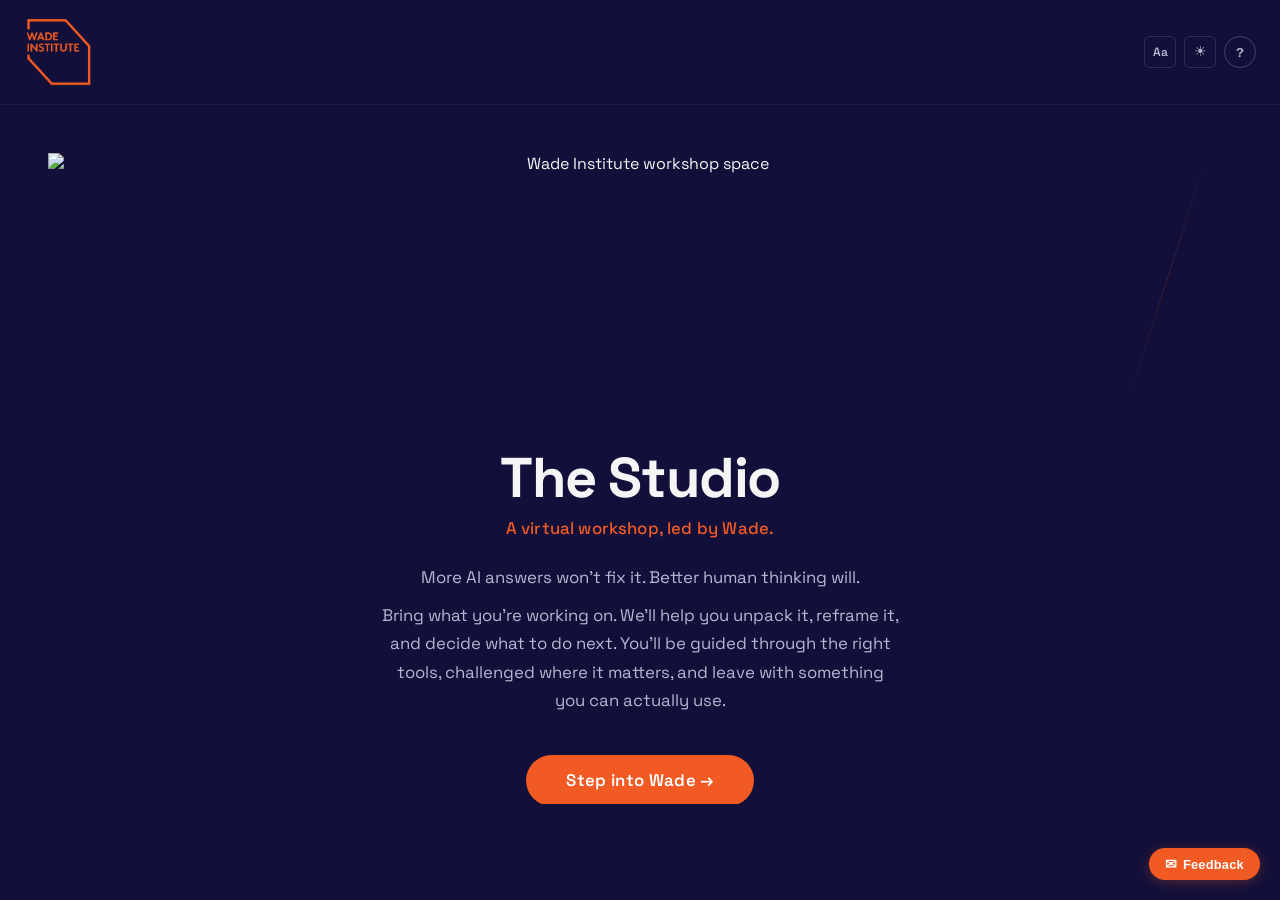
==== commit 2718947a: "Add AI consolidate button to workshop board + update progress stages Board consolidate: sends cards " ====
--- a/index.html
+++ b/index.html
@@ -2,7 +2,7 @@
 <html lang="en">
 <head>
     <meta charset="UTF-8">
-    <meta name="viewport" content="width=device-width, initial-scale=1.0">
+    <meta name="viewport" content="width=device-width, initial-scale=1.0, interactive-widget=resizes-content">
     <title>The Studio — A Virtual Workshop, Led by Wade</title>
     <link rel="preconnect" href="https://fonts.googleapis.com">
     <link rel="preconnect" href="https://fonts.googleapis.com" crossorigin>
@@ -10,7 +10,7 @@
     <link href="https://fonts.googleapis.com/css2?family=Space+Grotesk:wght@300;400;500;600;700&family=Space+Mono:wght@400;700&display=swap" rel="stylesheet">
     <link rel="preload" href="fonts/GT-Walsheim-Regular.woff" as="font" type="font/woff" crossorigin>
     <link rel="preload" href="banner.webp" as="image" type="image/webp">
-    <link rel="stylesheet" href="styles.css">
+    <link rel="stylesheet" href="styles.css?v=100">
 </head>
 <body>
 
@@ -188,6 +188,7 @@
             <div class="board-header">
                 <h3 class="board-title">Workshop Board</h3>
                 <button class="board-add-card-btn" id="boardAddCard">+ Add card</button>
+                <button class="board-consolidate-btn" id="boardConsolidate" title="AI consolidate — merge duplicates and sharpen">✦ Consolidate</button>
                 <button class="board-maximise-btn" id="boardMaxBtn" title="Maximise board">⛶</button>
                 <button class="board-close-btn" id="boardCloseBtn" title="Close board">✕</button>
             </div>
@@ -282,10 +283,11 @@
                 </button>
             </div>
         </form>
-        <p class="input-disclaimer">Wade Institute of Entrepreneurship · 2026 · Powered by Claude AI · Your thinking, always. · <a href="/privacy.html" style="color:inherit;text-decoration:underline;text-decoration-color:rgba(255,255,255,0.2)">Privacy</a></p>
+        <p class="input-disclaimer">Wade Institute of Entrepreneurship · 2026 · Powered by Claude AI · Your thinking, always.</p>
         <div class="input-hint">
             <span>
                 <a class="mode-label" id="modeLabel" href="toolbox.html" target="_blank" rel="noopener">Wade Innovation Toolbox · </a>
+                <a class="tool-learn-link hidden" id="toolLearnLink" target="_blank" rel="noopener">Learn more →</a>
                 <a class="privacy-link" id="privacyLink" href="/privacy.html" target="_blank" rel="noopener">Privacy</a>
             </span>
             <div class="input-hint-actions">
@@ -334,6 +336,6 @@
         <button class="feedback-submit" id="feedbackSubmit">Send feedback</button>
     </div>
 
-    <script src="app.js?v=90"></script>
+    <script src="app.js?v=100"></script>
 </body>
 </html>
--- a/styles.css
+++ b/styles.css
@@ -91,6 +91,8 @@
 body[data-mode="debate"]    { --stage-color: var(--teal); }
 body[data-mode="framework"] { --stage-color: var(--yellow); }
 body[data-mode="routing"]   { --stage-color: var(--orange); }
+/* Light mode: yellow is invisible on white — swap to navy */
+html[data-theme="light"] body[data-mode="framework"] { --stage-color: #1E194F; }
 
 /* Logo — swap wordmark per stage (JS sets src, no filters needed) */
 
@@ -109,7 +111,8 @@
 /* Report CTA button */
 body[data-mode] .report-cta-btn { color: var(--stage-color); border-color: var(--stage-color); }
 
-/* Board toggle active */
+/* Board toggle — always stage colour */
+body[data-mode] .board-toggle { border-color: var(--stage-color); color: var(--stage-color); }
 body[data-mode] .board-toggle.active { border-color: var(--stage-color); color: var(--stage-color); }
 
 /* Help me / Challenge me hover */
@@ -242,6 +245,40 @@
     transition: color 0.15s;
 }
 .breadcrumb-toolbox-link:hover { color: var(--orange); }
+
+/* Time badges in dropdown & picker */
+.dropdown-time, .picker-time {
+    display: inline-block;
+    margin-left: 0.4rem;
+    font-size: 0.65rem;
+    font-weight: 400;
+    color: var(--text-muted);
+    opacity: 0.8;
+}
+.breadcrumb-dropdown-item { display: flex; align-items: center; justify-content: space-between; }
+.tool-picker-item { display: flex; align-items: center; justify-content: space-between; }
+
+/* Learn more link under prompt bar */
+.tool-learn-link {
+    color: var(--text-muted);
+    font-size: 0.75rem;
+    text-decoration: none;
+    margin-right: 0.25rem;
+    transition: color 0.15s;
+}
+.tool-learn-link:hover { color: var(--orange); text-decoration: underline; }
+.tool-learn-link.hidden { display: none; }
+
+/* Learn more link in activity brief */
+.activity-brief-learn {
+    display: inline-block;
+    margin-top: 0.5rem;
+    font-size: 0.75rem;
+    color: var(--text-muted);
+    text-decoration: none;
+    transition: color 0.15s;
+}
+.activity-brief-learn:hover { color: var(--orange); text-decoration: underline; }
 
 /* Light theme */
 html[data-theme="light"] .breadcrumb-dropdown { background: #fff; border-color: rgba(0,0,0,0.1); box-shadow: 0 8px 24px rgba(0,0,0,0.12); }
@@ -1515,6 +1552,15 @@
     right: 55%;
 }
 
+/* iOS keyboard open — compact the input area, hide non-essentials */
+body.keyboard-open > .input-area {
+    transition: bottom 0.15s ease;
+}
+body.keyboard-open > .input-area .input-hint { display: none; }
+body.keyboard-open > .input-area .input-disclaimer { display: none; }
+body.keyboard-open .feedback-tab { display: none; }
+body.keyboard-open .help-challenge-row { display: none; }
+
 /* Input embedded inside welcome (home page) — inline, no border, constrained width */
 .welcome .input-area {
     position: relative;
@@ -1553,8 +1599,8 @@
     line-height: 1.45;
     resize: none;
     outline: none;
-    min-height: 5rem;
-    max-height: 160px;
+    min-height: 6rem;
+    max-height: 200px;
     transition: border-color 0.2s, box-shadow 0.2s;
 }
 @media (max-width: 640px) {
@@ -2132,6 +2178,41 @@
     flex-wrap: wrap;
 }
 
+/* Report generation progress bar */
+.report-progress {
+    margin: 0.75rem 0;
+    animation: fadeIn 0.3s ease;
+}
+.report-progress.hidden { display: none; }
+
+.report-progress-bar-track {
+    width: 100%;
+    height: 4px;
+    background: rgba(255,255,255,0.08);
+    border-radius: 2px;
+    overflow: hidden;
+}
+
+.report-progress-bar-fill {
+    height: 100%;
+    width: 0%;
+    background: var(--stage-color, var(--orange));
+    border-radius: 2px;
+    transition: width 1.2s cubic-bezier(0.4, 0, 0.2, 1);
+}
+
+.report-progress-status {
+    font-family: var(--mono);
+    font-size: 0.75rem;
+    color: var(--text-dim);
+    margin-top: 0.4rem;
+    letter-spacing: 0.02em;
+}
+
+html[data-theme="light"] .report-progress-bar-track {
+    background: rgba(30,25,79,0.06);
+}
+
 /* Quick-reply option chips */
 .option-chips {
     display: flex;
@@ -3050,7 +3131,7 @@
 html[data-theme="light"] body[data-mode="reframe"]   .input-field:focus { box-shadow: 0 0 0 3px rgba(241,90,34,0.1);   border-color: rgba(241,90,34,0.5); }
 html[data-theme="light"] body[data-mode="ideate"]    .input-field:focus { box-shadow: 0 0 0 3px rgba(236,54,147,0.1);  border-color: rgba(236,54,147,0.5); }
 html[data-theme="light"] body[data-mode="debate"]    .input-field:focus { box-shadow: 0 0 0 3px rgba(38,189,190,0.1);  border-color: rgba(38,189,190,0.5); }
-html[data-theme="light"] body[data-mode="framework"] .input-field:focus { box-shadow: 0 0 0 3px rgba(228,229,23,0.15); border-color: rgba(228,229,23,0.6); }
+html[data-theme="light"] body[data-mode="framework"] .input-field:focus { box-shadow: 0 0 0 3px rgba(30,25,79,0.1); border-color: rgba(30,25,79,0.5); }
 
 html[data-theme="light"] .msg-agent { background: rgba(30,25,79,0.04); border-color: rgba(30,25,79,0.08); }
 html[data-theme="light"] .msg-agent code { background: rgba(30,25,79,0.06); }
@@ -3075,7 +3156,7 @@
 html[data-theme="light"] .routing-suggest-btn.mode-reframe  { border-color: rgba(241,90,34,0.4); }
 html[data-theme="light"] .routing-suggest-btn.mode-ideate   { border-color: rgba(236,54,147,0.4); }
 html[data-theme="light"] .routing-suggest-btn.mode-debate   { border-color: rgba(38,189,190,0.4); }
-html[data-theme="light"] .routing-suggest-btn.mode-framework { border-color: rgba(228,229,23,0.5); }
+html[data-theme="light"] .routing-suggest-btn.mode-framework { border-color: rgba(30,25,79,0.4); }
 html[data-theme="light"] .swap-suggest-btn { background: rgba(30,25,79,0.03); }
 html[data-theme="light"] .swap-suggest-btn:hover { background: rgba(30,25,79,0.06); }
 
@@ -3088,7 +3169,7 @@
 
 html[data-theme="light"] .site-footer { border-top-color: rgba(30,25,79,0.1); }
 html[data-theme="light"] .site-footer-link { color: rgba(30,25,79,0.6); }
-html[data-theme="light"] .site-footer-link:hover { color: var(--navy); }
+html[data-theme="light"] .site-footer-link:hover { color: #1E194F; }
 html[data-theme="light"] .site-footer-text { color: rgba(30,25,79,0.65); }
 
 html[data-theme="light"] .report-card { background: rgba(30,25,79,0.02); }
@@ -3196,6 +3277,15 @@
     transition: opacity 0.2s;
 }
 .tool-entry-cta:hover { opacity: 0.9; }
+.tool-entry-actions { display: flex; align-items: center; gap: 1rem; margin-top: 1.25rem; }
+.tool-entry-actions .tool-entry-cta { margin-top: 0; }
+.tool-entry-detail {
+    font-size: 0.8rem;
+    color: var(--text-muted);
+    text-decoration: none;
+    transition: color 0.15s;
+}
+.tool-entry-detail:hover { color: var(--text); text-decoration: underline; }
 
 /* Toolbox stage colour coding */
 .tool-stage-reframe   { border-left: 3px solid var(--orange); }
@@ -3344,7 +3434,11 @@
 }
 
 .workshop-layout.board-active {
-    grid-template-columns: 45fr 55fr;
+    grid-template-columns: 1fr 1fr;
+}
+/* Lean Canvas needs more board space */
+.workshop-layout.board-active.board-lean-canvas {
+    grid-template-columns: 40fr 60fr;
 }
 
 .chat-pane {
@@ -3443,6 +3537,34 @@
 .board-add-card-btn:hover {
     border-color: rgba(255,255,255,0.3);
     color: rgba(255,255,255,0.7);
+}
+
+.board-consolidate-btn {
+    background: none;
+    border: 1px solid rgba(255,255,255,0.12);
+    color: var(--stage-color, var(--orange));
+    padding: 0.25rem 0.6rem;
+    border-radius: 4px;
+    font-size: 0.7rem;
+    font-family: var(--mono);
+    cursor: pointer;
+    transition: all 0.2s;
+    white-space: nowrap;
+}
+.board-consolidate-btn:hover:not(:disabled) {
+    border-color: var(--stage-color, var(--orange));
+    background: rgba(255,255,255,0.04);
+}
+.board-consolidate-btn:disabled {
+    opacity: 0.5;
+    cursor: wait;
+}
+.board-consolidate-btn.consolidating {
+    animation: pulse-glow 1.5s ease-in-out infinite;
+}
+@keyframes pulse-glow {
+    0%, 100% { opacity: 0.5; }
+    50% { opacity: 1; }
 }
 
 /* Board toggle button in session bar */
@@ -3471,7 +3593,7 @@
     position: absolute;
     top: -5px;
     right: -5px;
-    background: var(--orange);
+    background: var(--stage-color, var(--orange));
     color: #fff;
     font-size: 0.55rem;
     font-weight: 700;
@@ -3681,6 +3803,16 @@
     color: rgba(255,255,255,0.3);
 }
 
+.board-card-edit-btn {
+    background: none;
+    border: none;
+    color: rgba(255,255,255,0.2);
+    cursor: pointer;
+    font-size: 0.7rem;
+    padding: 0 0.2rem;
+    line-height: 1;
+}
+.board-card-edit-btn:hover { color: rgba(255,255,255,0.6); }
 .board-card-delete {
     background: none;
     border: none;
@@ -3691,6 +3823,9 @@
     line-height: 1;
 }
 .board-card-delete:hover { color: rgba(255,255,255,0.6); }
+
+/* Card text clickable to edit */
+.board-card-text { cursor: text; }
 
 /* Stage colours on card left border */
 .board-card[data-stage="reframe"],
@@ -3748,9 +3883,12 @@
 html[data-theme="light"] .board-card { background: #fff; }
 html[data-theme="light"] .board-card-text { color: rgba(0,0,0,0.8); }
 html[data-theme="light"] .board-card-source { color: rgba(0,0,0,0.3); }
+html[data-theme="light"] .board-card-edit-btn { color: rgba(0,0,0,0.2); }
+html[data-theme="light"] .board-card-edit-btn:hover { color: rgba(0,0,0,0.5); }
 html[data-theme="light"] .board-card-delete { color: rgba(0,0,0,0.2); }
 html[data-theme="light"] .board-card-delete:hover { color: rgba(0,0,0,0.5); }
 html[data-theme="light"] .board-add-card-btn { border-color: rgba(0,0,0,0.12); color: rgba(0,0,0,0.35); }
+html[data-theme="light"] .board-consolidate-btn { border-color: rgba(0,0,0,0.12); }
 html[data-theme="light"] .board-toggle { border-color: rgba(0,0,0,0.15); color: rgba(0,0,0,0.4); }
 
 /* Board responsive — full-screen modal below 1024px */
@@ -3890,41 +4028,48 @@
 /* === FEEDBACK WIDGET === */
 .feedback-tab {
     position: fixed;
-    left: 0;
-    bottom: 80px;
-    writing-mode: vertical-rl;
-    transform: rotate(180deg);
-    background: var(--orange);
+    right: 1.25rem;
+    bottom: 1.25rem;
+    writing-mode: horizontal-tb;
+    transform: none;
+    background: var(--stage-color, var(--orange));
     color: #fff;
     border: none;
-    padding: 0.5rem 0.3rem;
-    font-size: 0.65rem;
+    padding: 0.5rem 1rem;
+    font-size: 0.8rem;
     font-weight: 600;
-    letter-spacing: 0.06em;
-    border-radius: 0 8px 8px 0;
+    letter-spacing: 0.02em;
+    border-radius: 20px;
     cursor: pointer;
     z-index: 1000;
-    transition: opacity 0.2s;
-}
-.feedback-tab:hover { opacity: 0.88; }
+    transition: all 0.2s;
+    box-shadow: 0 2px 12px color-mix(in srgb, var(--stage-color, var(--orange)) 30%, transparent);
+    display: flex;
+    align-items: center;
+    gap: 0.35rem;
+}
+.feedback-tab::before {
+    content: '\2709';
+    font-size: 0.9rem;
+}
+.feedback-tab:hover { transform: translateY(-1px); box-shadow: 0 4px 16px color-mix(in srgb, var(--stage-color, var(--orange)) 40%, transparent); }
 
 .feedback-panel {
     position: fixed;
-    left: 0;
-    bottom: 80px;
-    width: 300px;
+    right: 1.25rem;
+    bottom: 4.5rem;
+    width: 320px;
     background: var(--bg-light, #1a1750);
-    border: 1px solid rgba(255,255,255,0.1);
-    border-left: none;
-    border-radius: 0 12px 12px 0;
+    border: 1px solid rgba(255,255,255,0.12);
+    border-radius: 12px;
     padding: 1.25rem;
     z-index: 1001;
-    box-shadow: 4px 0 24px rgba(0,0,0,0.3);
-    animation: slideInLeft 0.2s ease;
-}
-@keyframes slideInLeft {
-    from { transform: translateX(-100%); }
-    to { transform: translateX(0); }
+    box-shadow: 0 8px 32px rgba(0,0,0,0.35);
+    animation: slideUpFeedback 0.2s ease;
+}
+@keyframes slideUpFeedback {
+    from { opacity: 0; transform: translateY(10px); }
+    to { opacity: 1; transform: translateY(0); }
 }
 .feedback-panel.hidden { display: none; }
 
@@ -4016,13 +4161,13 @@
 .feedback-submit:disabled { opacity: 0.5; cursor: default; }
 
 /* Light theme feedback */
-body.light .feedback-panel { background: #fff; border-color: rgba(0,0,0,0.08); box-shadow: -4px 0 24px rgba(0,0,0,0.08); }
-body.light .feedback-star { background: rgba(0,0,0,0.03); border-color: rgba(0,0,0,0.1); color: var(--text-dim); }
-body.light .feedback-input { background: rgba(0,0,0,0.02); border-color: rgba(0,0,0,0.1); }
+body.light .feedback-panel, html[data-theme="light"] .feedback-panel { background: #fff; border-color: rgba(0,0,0,0.1); box-shadow: 0 8px 32px rgba(0,0,0,0.1); }
+body.light .feedback-star, html[data-theme="light"] .feedback-star { background: rgba(0,0,0,0.03); border-color: rgba(0,0,0,0.1); color: var(--text-dim); }
+body.light .feedback-input, html[data-theme="light"] .feedback-input { background: rgba(0,0,0,0.02); border-color: rgba(0,0,0,0.1); }
 
 @media (max-width: 640px) {
-    .feedback-panel { width: 260px; padding: 1rem; }
-    .feedback-tab { font-size: 0.7rem; padding: 0.3rem 0.75rem; }
+    .feedback-panel { width: calc(100vw - 2rem); right: 1rem; }
+    .feedback-tab { font-size: 0.75rem; padding: 0.45rem 0.85rem; right: 1rem; bottom: 1rem; }
 }
 
 /* === FEATURE HINTS === */
